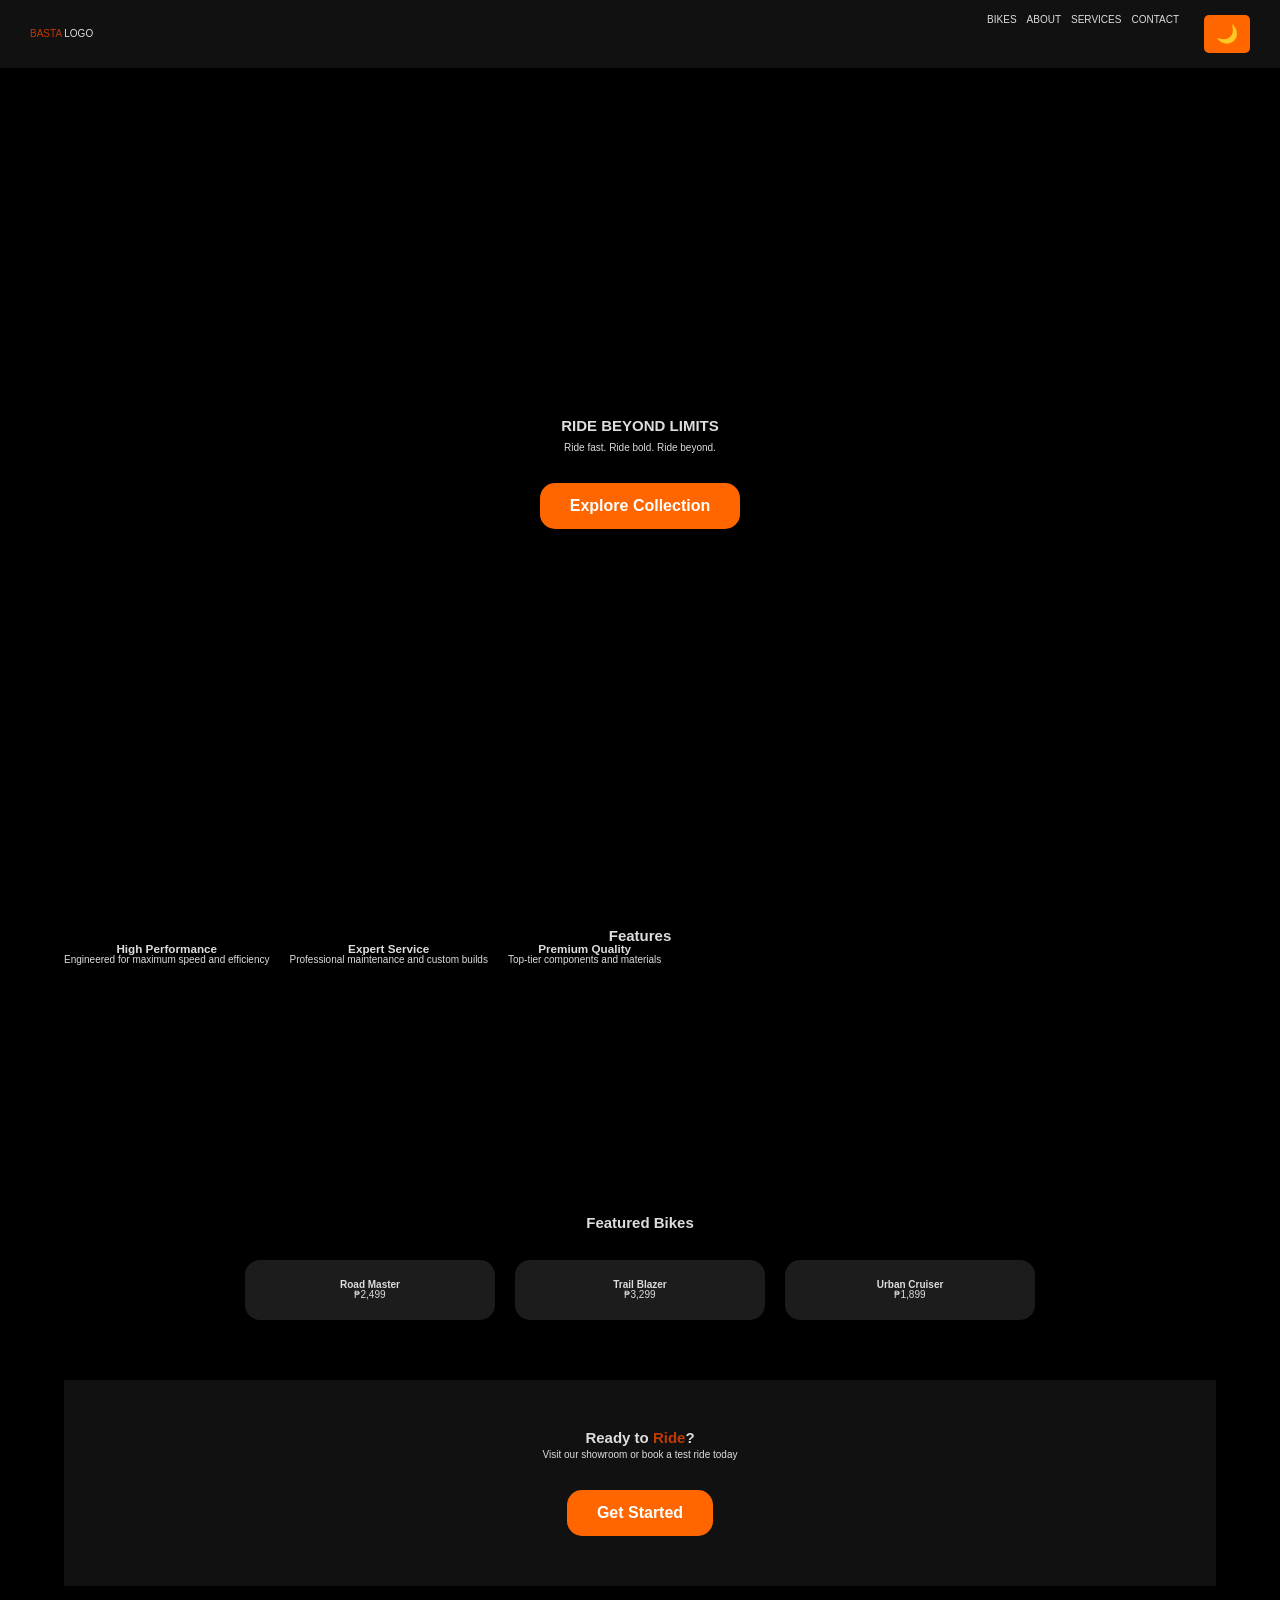
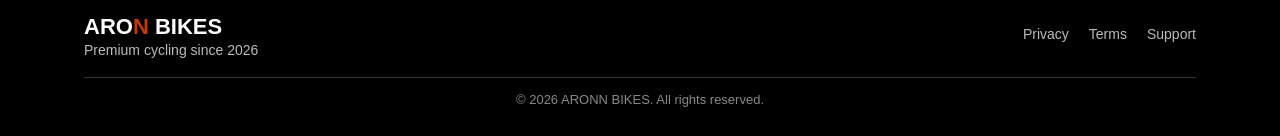
==== index.html @ d3b3f641 "Update index.html" ====
<!DOCTYPE html>
<html lang="en">
<head>
    <meta charset="UTF-8">
    <meta name="viewport" content="width=device-width, initial-scale=1.0">
    <title>ARON BIKES</title>
    <link rel="stylesheet" href="style.css">
    <link href="https://fonts.googleapis.com/css2?family=Oswald:wght@400;600;700&family=Inter:wght@300;400;600&display=swap" rel="stylesheet">
</head>
<!-- 
<script>
const toggleBtn = document.getElementById("themeToggle");

// Load saved theme
if (localStorage.getItem("theme") === "dark") {
    document.body.classList.add("dark-mode");
    toggleBtn.textContent = "☀️";
}

toggleBtn.addEventListener("click", () => {
    document.body.classList.toggle("dark-mode");

    if (document.body.classList.contains("dark-mode")) {
        toggleBtn.textContent = "☀️";
        localStorage.setItem("theme", "dark");
    } else {
        toggleBtn.textContent = "🌙";
        localStorage.setItem("theme", "light");
    }
});
</script> -->
<body>
    <!-- Navigation --> 
    <nav class="navbar">
        <a href="#" class="logo"><span class="highlight">BASTA</span> LOGO</a>
        <ul class="nav-links">
            <li><a href="#bikes">BIKES</a></li>
            <li><a href="#about">ABOUT</a></li>
            <li><a href="#services">SERVICES</a></li>
            <li><a href="#contact">CONTACT</a></li>
            <button onclick="theme()" class="theme-btn">🌙</button>
        </ul>
    </nav> 
    <div class="container">
        <!-- Hero Section -->
        <section class="hero">
            <div class="hero-content">
                <h1 class="hero-heading">RIDE BEYOND LIMITS</h1>
                <p class="hero-paragraph">Ride fast. Ride bold. Ride beyond.</p>
                <a href="#bikes" class="btn hero-btn">Explore Collection</a>
            </div>
        </section>

        <!-- Features -->
        <section class="features">
            <h1 class="feature-heading">Features</h1>
            <div class="features-container">
                <div class="feature-card">
                    <h3>High Performance</h3>
                    <p>Engineered for maximum speed and efficiency</p>
                </div>
                <div class="feature-card">
                    <h3>Expert Service</h3>
                    <p>Professional maintenance and custom builds</p>
                </div>
                <div class="feature-card">
                    <h3>Premium Quality</h3>
                    <p>Top-tier components and materials</p>
                </div>
            </div>
        </section>

        <!-- Showcase -->
        <section id="bikes" class="showcase">
            <div class="showcase-container">
                <h2 class="showcase-heading">Featured Bikes</h2>
                <div class="bike-grid">
                    <div class="bike-card">
                        <div class="bike-img road"></div>
                        <h4>Road Master</h4>
                        <p class="price">₱2,499</p>
                    </div>
                    <div class="bike-card">
                        <div class="bike-img mtb"></div>
                        <h4>Trail Blazer</h4>
                        <p class="price">₱3,299</p>
                    </div>
                    <div class="bike-card">
                        <div class="bike-img urban"></div>
                        <h4>Urban Cruiser</h4>
                        <p class="price">₱1,899</p>
                    </div>
                </div>
            </div>
        </section>

        <!-- Call To Action -->
        <section class="cta-section">
            <div class="cta-container">
                <h2 class="cta-heading">Ready to <span class="highlight">Ride</span>?</h2>
                <p class="cta-paragraph">Visit our showroom or book a test ride today</p>
                <a href="#contact" class="btn cta-btn">Get Started</a>
            </div>
        </section>
        
        <!-- Footer -->
       <footer>
    <div class="footer-container">
        <div class="footer-content">
            
            <div class="footer-brand">
                <h3>ARO<span class="highlight">N</span> BIKES</h3>
                <p>Premium cycling since 2026</p>
            </div>

            <div class="footer-links">
                <a href="#">Privacy</a>
                <a href="#">Terms</a>
                <a href="#">Support</a>
            </div>
        </div>
        
        <p class="copyright">
            &copy; 2026 ARONN BIKES. All rights reserved.
        </p>

    </div>
</footer>
</body>
</html>
---- style.css ----
* {
    box-sizing: border-box;
    margin: 0;
    padding: 0;
}

html {
    font-size: 62.5%;
}

body {
    font-weight: 400;
    font-family: sans-serif;
    background-color: #000;
    line-height: 1;
    color: #ddd; 
}

a {
    display: inline-block;
    text-decoration: none;
    color: #ddd;
}

li {
    list-style-type: none;
}

.container {
    max-width: 1200px;
    margin: 0 auto;
    width: 90%;
}

.navbar {
    background: #111;
    padding: 15px 30px;
    display: flex;
    justify-content: space-between;
    align-items: center;
}

.nav-links { 
    display: flex;
    gap: 10px;
}

.hero {
    height: 90vh;
    min-height: 300px;
    display: flex;
    align-items: center;
    justify-content: center;
}

.hero-heading {
    margin-bottom: 10px;
    text-align: center;
}

.hero-paragraph {
    margin-bottom: 30px;
    text-align: center;
}

.btn {
    font-weight: 700;
    font-size: 16px;
    padding: 15px 30px;
    background-color: #ff6600;
    color: #fff;
    border-radius: 15px;
}

.hero-btn:visited, .hero-btn:link {
    color: #fff;
    background-color: #ff6600;
}

.hero-btn:active, .hero-btn:hover {
    color: #fff;
    background-color: #cc5200;
    transform: scale(1.05);
}


.bike-grid{
    display: flex;
    justify-content: center;
    gap: 20px;
}

.bike-card {
    background: #1c1c1c;
    padding: 20px;
    border-radius: 15px;
    width: 250px;
    text-align: center;
}

.bike-card:hover {
    transform: scale(1.05);
}

.cta-section{
    padding: 50px 0px;
    text-align: center;
    background: #111
}

.cta-btn:visited, .cta-btn:link {
    color: #fff;
    background-color: #ff6600;
}

.cta-btn:active, .cta-btn:hover {
    color: #fff;
    background-color: #732e00;
    transform: scale(1.05);
}

.cta-heading {
    margin-bottom: 5px;
}

.cta-paragraph {
    margin-bottom: 30px;
}

.features {
   padding: 50px 0px;
   text-align: center;
}

.showcase-container {
    margin-bottom: 60px;
}

.showcase-heading {
    text-align: center;
    margin-bottom: 30px;
}

.features-card {
    display: inline-block;
    width: 250px;
    margin: 15px;
    padding: 20px;
    background: #181818;
    border-radius: 15px;
    transition: 0.3s;
}

.features-container {
    display: flex;
    gap: 20px;
    margin-bottom: 200px;
}
.box {
    background: #000000;
    color: #ffffff;
    margin: 5px 0;
    padding: 20px;
    text-align: center;
}
@media (min-width: 768px) {
    .container {
        flex-direction: row;
        flex-wrap: wrap;
    }
    .box {
        width: 48px;
        margin: 1;
    }
}
@media (min-width: 1024px) {

.box {
    width: 23%;
    }
}

footer {   
    color: #fff;
    padding: 30px 20px;
    font-family: Arial, sans-serif;
}

.footer-container {
    max-width: 1200px;
    margin: auto;
}

.footer-content {
    display: flex;
    justify-content: space-between;
    align-items: center;
    flex-wrap: wrap;
}

.footer-brand h3 {
    font-size: 22px;
    margin: 0;
    font-weight: bold;
}

.footer-brand p {
    font-size: 14px;
    margin-top: 5px;
    color: #bbb;
}

.highlight {
    color: #c13a00;
}

.footer-links {
    display: flex;
    gap: 20px;
}

.footer-links a {
    color: #bbb;
    text-decoration: none;
    font-size: 14px;
    transition: 0.3s;
}

.footer-links a:hover {
    color: #f97b49;
}

.copyright {
    text-align: center;
    margin-top: 20px;
    font-size: 13px;
    color: #888;
    border-top: 1px solid #333;
    padding-top: 15px;
}

@media (max-width: 768px) {
    .footer-content {
        flex-direction: column;
        text-align: center;
        gap: 15px;
    }

    .footer-links {
        justify-content: center;
    }
}
.footer-links a {
    position: relative;
    color: #bbb;
    text-decoration: none;
    font-size: 14px;
    padding-bottom: 5px;
    transition: color 0.3s;
}

.footer-links a::after {
    content: "";
    position: absolute;
    left: 0;
    bottom: 0;
    width: 0;
    height: 2px;
    background-color: orange;
    transition: width 0.3s ease;
}

.footer-links a:hover {
    color: orange;
}

.footer-links a:hover::after {
    width: 100%;
}

/* Theme Button */
.theme-btn {
    background: #ff6600;
    border: none;
    padding: 8px 12px;
    cursor: pointer;
    font-size: 18px;
    border-radius: 5px;
    margin-left: 15px;
    color: #fff;
}

/* LIGHT MODE 
.dark-mode {
    background-color: #ffffff;
    color: #111;
}

/* Navbar 
.light-mode .navbar {
    background: #f5f5f5;
}

/* Cards 
.light-mode .bike-card,
.light-mode .features-card,
.light-mode .cta-section {
    background: #eeeeee;
    color: #ddd;
}

/* Links 
.light-mode a {
    color: #111;
}

/* Footer 
.light-mode footer {
    background: #f5f5f5;
    color: #111;
}

.light-mode .footer-links a {
    color: #333;
}
/*
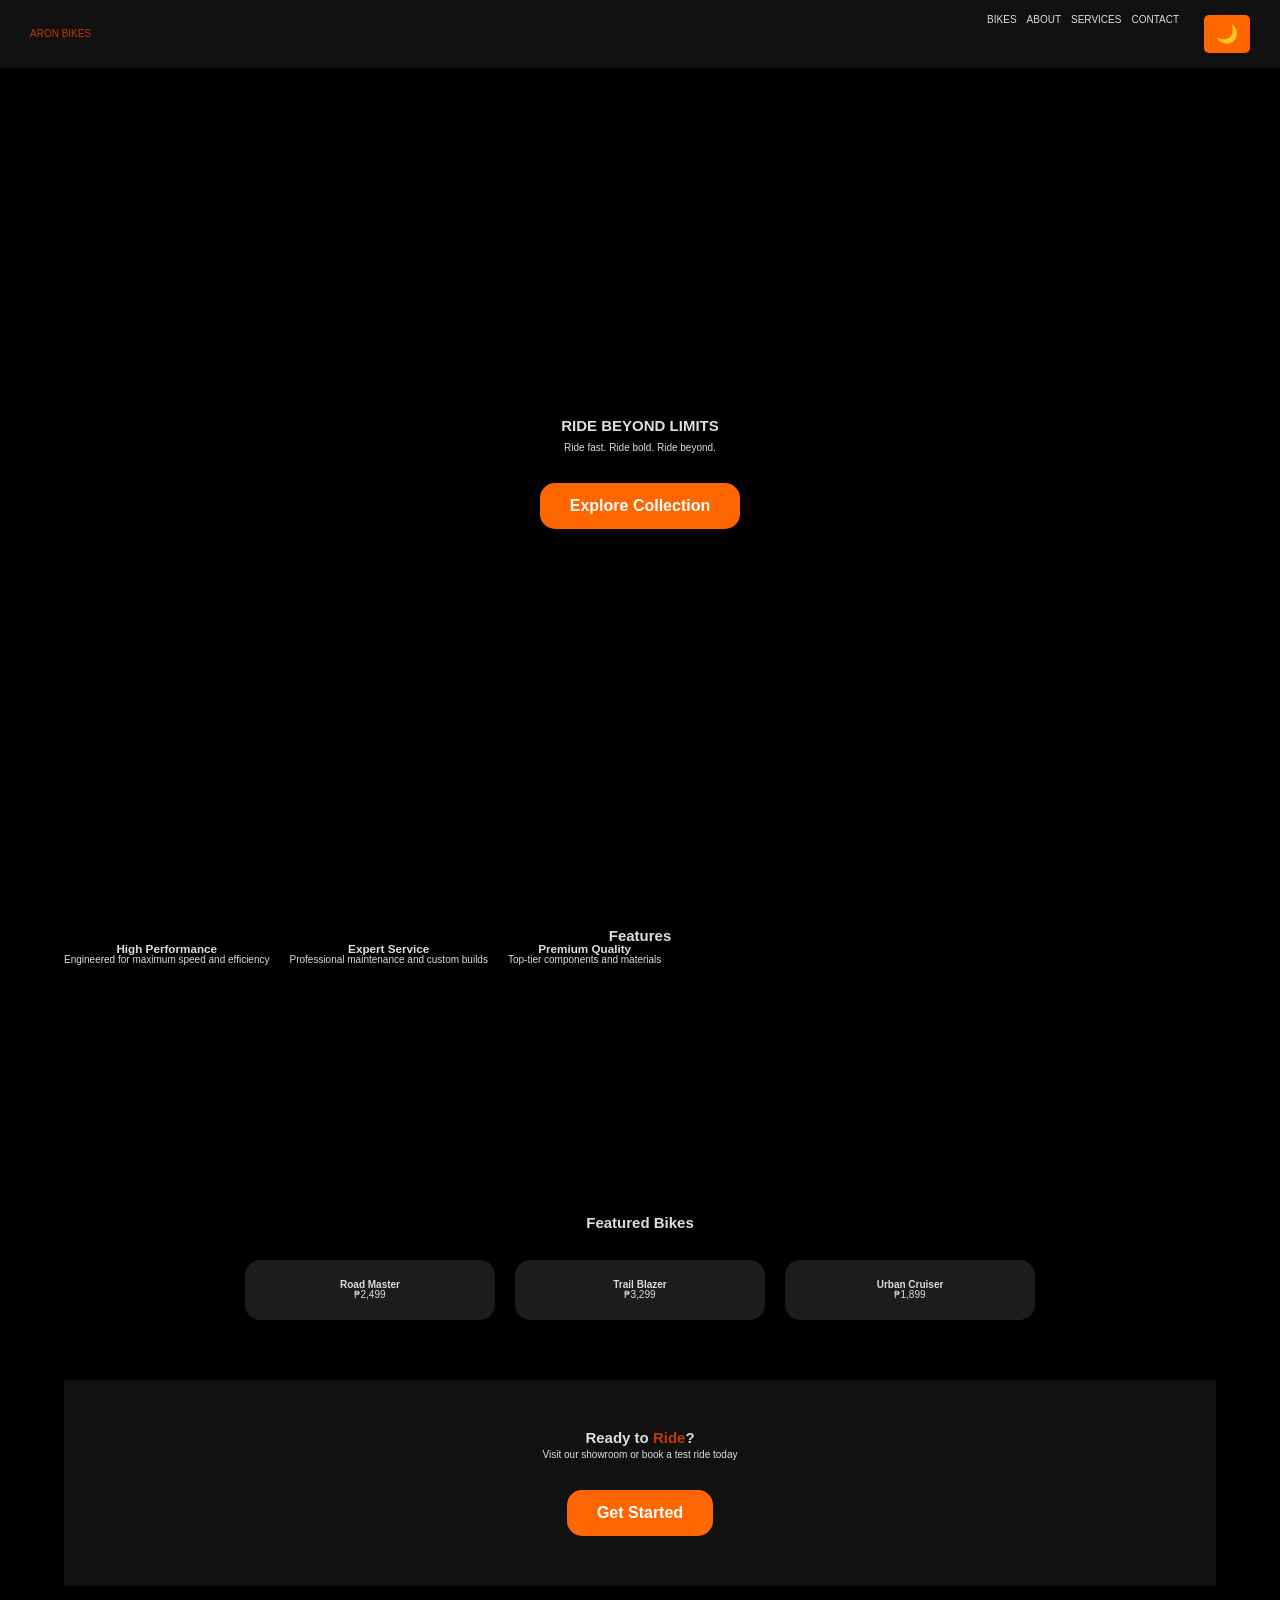
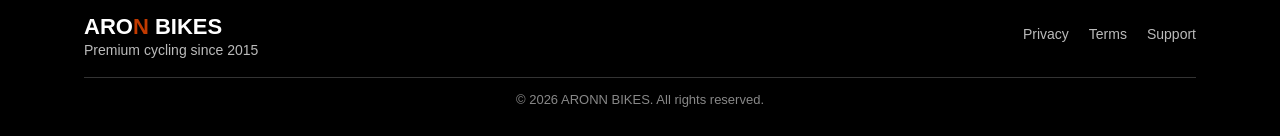
==== commit abca46e8: "Update index.html" ====
--- a/index.html
+++ b/index.html
@@ -1,130 +1,101 @@
-<!DOCTYPE html>
-<html lang="en">
-<head>
-    <meta charset="UTF-8">
-    <meta name="viewport" content="width=device-width, initial-scale=1.0">
-    <title>ARON BIKES</title>
-    <link rel="stylesheet" href="style.css">
-    <link href="https://fonts.googleapis.com/css2?family=Oswald:wght@400;600;700&family=Inter:wght@300;400;600&display=swap" rel="stylesheet">
-</head>
-<!-- 
-<script>
-const toggleBtn = document.getElementById("themeToggle");
-
-// Load saved theme
-if (localStorage.getItem("theme") === "dark") {
-    document.body.classList.add("dark-mode");
-    toggleBtn.textContent = "☀️";
-}
-
-toggleBtn.addEventListener("click", () => {
-    document.body.classList.toggle("dark-mode");
-
-    if (document.body.classList.contains("dark-mode")) {
-        toggleBtn.textContent = "☀️";
-        localStorage.setItem("theme", "dark");
-    } else {
-        toggleBtn.textContent = "🌙";
-        localStorage.setItem("theme", "light");
-    }
-});
-</script> -->
-<body>
-    <!-- Navigation --> 
-    <nav class="navbar">
-        <a href="#" class="logo"><span class="highlight">BASTA</span> LOGO</a>
-        <ul class="nav-links">
-            <li><a href="#bikes">BIKES</a></li>
-            <li><a href="#about">ABOUT</a></li>
-            <li><a href="#services">SERVICES</a></li>
-            <li><a href="#contact">CONTACT</a></li>
-            <button onclick="theme()" class="theme-btn">🌙</button>
-        </ul>
-    </nav> 
-    <div class="container">
-        <!-- Hero Section -->
-        <section class="hero">
-            <div class="hero-content">
-                <h1 class="hero-heading">RIDE BEYOND LIMITS</h1>
-                <p class="hero-paragraph">Ride fast. Ride bold. Ride beyond.</p>
-                <a href="#bikes" class="btn hero-btn">Explore Collection</a>
-            </div>
-        </section>
-
-        <!-- Features -->
-        <section class="features">
-            <h1 class="feature-heading">Features</h1>
-            <div class="features-container">
-                <div class="feature-card">
-                    <h3>High Performance</h3>
-                    <p>Engineered for maximum speed and efficiency</p>
-                </div>
-                <div class="feature-card">
-                    <h3>Expert Service</h3>
-                    <p>Professional maintenance and custom builds</p>
-                </div>
-                <div class="feature-card">
-                    <h3>Premium Quality</h3>
-                    <p>Top-tier components and materials</p>
-                </div>
-            </div>
-        </section>
-
-        <!-- Showcase -->
-        <section id="bikes" class="showcase">
-            <div class="showcase-container">
-                <h2 class="showcase-heading">Featured Bikes</h2>
-                <div class="bike-grid">
-                    <div class="bike-card">
-                        <div class="bike-img road"></div>
-                        <h4>Road Master</h4>
-                        <p class="price">₱2,499</p>
-                    </div>
-                    <div class="bike-card">
-                        <div class="bike-img mtb"></div>
-                        <h4>Trail Blazer</h4>
-                        <p class="price">₱3,299</p>
-                    </div>
-                    <div class="bike-card">
-                        <div class="bike-img urban"></div>
-                        <h4>Urban Cruiser</h4>
-                        <p class="price">₱1,899</p>
-                    </div>
-                </div>
-            </div>
-        </section>
-
-        <!-- Call To Action -->
-        <section class="cta-section">
-            <div class="cta-container">
-                <h2 class="cta-heading">Ready to <span class="highlight">Ride</span>?</h2>
-                <p class="cta-paragraph">Visit our showroom or book a test ride today</p>
-                <a href="#contact" class="btn cta-btn">Get Started</a>
-            </div>
-        </section>
-        
-        <!-- Footer -->
-       <footer>
-    <div class="footer-container">
-        <div class="footer-content">
-            
-            <div class="footer-brand">
-                <h3>ARO<span class="highlight">N</span> BIKES</h3>
-                <p>Premium cycling since 2026</p>
-            </div>
-
-            <div class="footer-links">
-                <a href="#">Privacy</a>
-                <a href="#">Terms</a>
-                <a href="#">Support</a>
-            </div>
-        </div>
-        
-        <p class="copyright">
-            &copy; 2026 ARONN BIKES. All rights reserved.
-        </p>
-
-    </div>
-</footer>
-</body>
-</html>
+<!DOCTYPE html>
+<html lang="en">
+<head>
+    <meta charset="UTF-8">
+    <meta name="viewport" content="width=device-width, initial-scale=1.0">
+    <title>ARON BIKES - Premium Cycling Experience</title>
+    <link rel="stylesheet" href="style.css">
+    <link href="https://fonts.googleapis.com/css2?family=Oswald:wght@400;600;700&family=Inter:wght@300;400;600&display=swap" rel="stylesheet">
+</head>
+<body>
+    <!-- Navigation -->
+    <nav class="navbar">
+        <a href="nigs.html" class="logo"><span class="highlight">ARON BIKES</span></a>
+        <ul class="nav-links">
+            <li><a href="bikes.html">BIKES</a></li>
+            <li><a href="about.html">ABOUT</a></li>
+            <li><a href="services.html">SERVICES</a></li>
+            <li><a href="contact.html">CONTACT</a></li>
+            <li><button class="theme-btn glow-btn" type="button">🌙</button></li>
+        </ul>
+    </nav>
+    <div class="container">
+        <!-- Hero Section -->
+        <section class="hero">
+            <div class="hero-content">
+                <h1 class="hero-heading">RIDE BEYOND LIMITS</h1>
+                <p class="hero-paragraph">Ride fast. Ride bold. Ride beyond.</p>
+                <a href="#bikes" class="btn hero-btn glow-btn">Explore Collection</a>
+            </div>
+        </section>
+        <!-- Features -->
+        <section class="features">
+            <h1 class="feature-heading">Features</h1>
+            <div class="features-container">
+                <div class="feature-card">
+                    <h3>High Performance</h3>
+                    <p>Engineered for maximum speed and efficiency</p>
+                </div>
+                <div class="feature-card">
+                    <h3>Expert Service</h3>
+                    <p>Professional maintenance and custom builds</p>
+                </div>
+                <div class="feature-card">
+                    <h3>Premium Quality</h3>
+                    <p>Top-tier components and materials</p>
+                </div>
+            </div>
+        </section>
+        <!-- Bike Showcase -->
+        <section id="bikes" class="showcase">
+            <div class="showcase-container">
+                <h2 class="showcase-heading">Featured Bikes</h2>
+                <div class="bike-grid">
+                    <div class="bike-card">
+                        <div class="bike-img road"></div>
+                        <h4>Road Master</h4>
+                        <p class="price">₱2,499</p>
+                    </div>
+                    <div class="bike-card">
+                        <div class="bike-img mtb"></div>
+                        <h4>Trail Blazer</h4>
+                        <p class="price">₱3,299</p>
+                    </div>
+                    <div class="bike-card">
+                        <div class="bike-img urban"></div>
+                        <h4>Urban Cruiser</h4>
+                        <p class="price">₱1,899</p>
+                    </div>
+                </div>
+            </div>
+        </section>
+        <!-- CTA Section -->
+        <section class="cta-section">
+            <div class="cta-container">
+                <h2 class="cta-heading">Ready to <span class="highlight">Ride</span>?</h2>
+                <p class="cta-paragraph">Visit our showroom or book a test ride today</p>
+                <a href="#contact" class="btn cta-btn glow-btn">Get Started</a>
+            </div>
+        </section>
+        <!-- Footer -->
+       <footer>
+    <div class="footer-container">
+        <div class="footer-content">
+            <div class="footer-brand">
+                <h3>ARO<span class="highlight">N</span> BIKES</h3>
+                <p class="highlight">Premium cycling since 2015</p>
+            </div>
+            <div class="footer-links">
+                <a href="#">Privacy</a>
+                <a href="#">Terms</a>
+                <a href="#">Support</a>
+            </div>
+        </div>
+        <p class="copyright ">
+            &copy; 2026 ARONN BIKES. All rights reserved.
+        </p>
+    </div>
+</footer>
+<script src="script.js"></script>
+</body>
+</html>
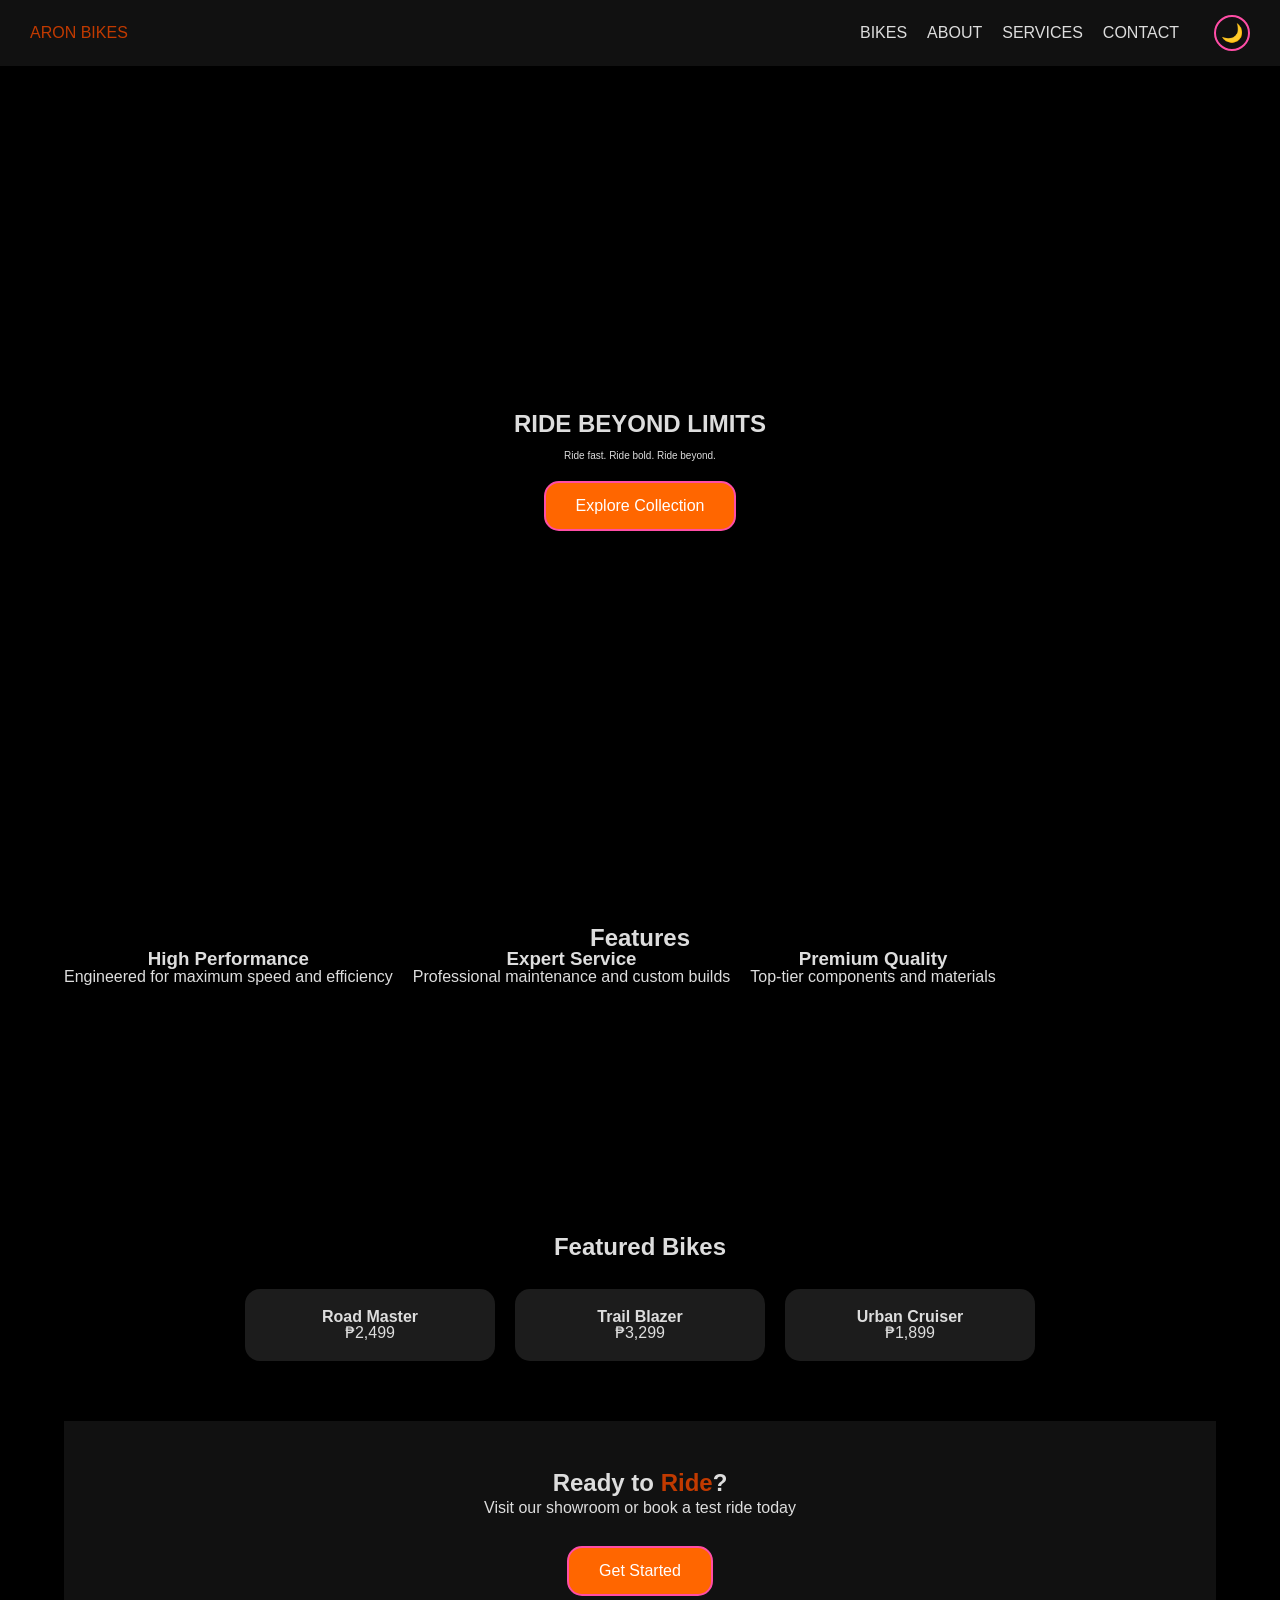
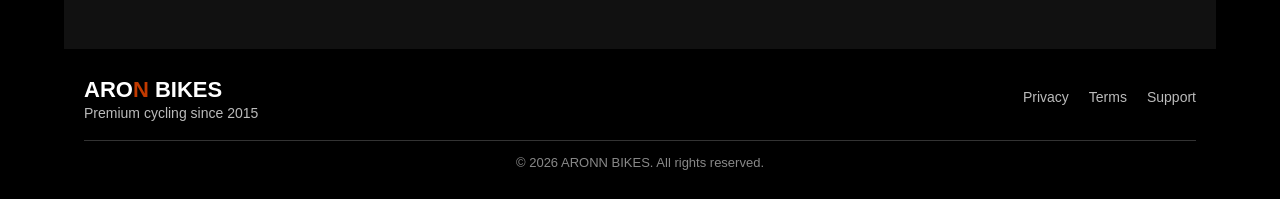
==== commit d4cdc219: "Update logo link to point to index.html" ====
--- a/index.html
+++ b/index.html
@@ -10,7 +10,7 @@
 <body>
     <!-- Navigation -->
     <nav class="navbar">
-        <a href="nigs.html" class="logo"><span class="highlight">ARON BIKES</span></a>
+        <a href="index.html" class="logo"><span class="highlight">ARON BIKES</span></a>
         <ul class="nav-links">
             <li><a href="bikes.html">BIKES</a></li>
             <li><a href="about.html">ABOUT</a></li>
--- a/style.css
+++ b/style.css
@@ -3,93 +3,84 @@
     margin: 0;
     padding: 0;
 }
-
 html {
     font-size: 62.5%;
 }
-
 body {
     font-weight: 400;
     font-family: sans-serif;
+    font-size: 16px;
     background-color: #000;
     line-height: 1;
-    color: #ddd; 
-}
-
+    color: #ddd;
+}
 a {
     display: inline-block;
     text-decoration: none;
     color: #ddd;
 }
-
 li {
     list-style-type: none;
 }
-
 .container {
     max-width: 1200px;
     margin: 0 auto;
     width: 90%;
 }
-
 .navbar {
     background: #111;
     padding: 15px 30px;
     display: flex;
     justify-content: space-between;
     align-items: center;
-}
-
-.nav-links { 
-    display: flex;
-    gap: 10px;
-}
-
-.hero {
+    position: sticky;
+    top: 0;
+    z-index: 1;
+}
+.nav-links {
+    display: flex;
+    align-items: center;
+    gap: 20px;
+}
+.hero-content {
     height: 90vh;
     min-height: 300px;
     display: flex;
+    flex-direction: column;
     align-items: center;
     justify-content: center;
 }
-
 .hero-heading {
-    margin-bottom: 10px;
-    text-align: center;
-}
-
+    margin-bottom: 15px;
+    text-align: center;
+}
 .hero-paragraph {
-    margin-bottom: 30px;
-    text-align: center;
-}
-
+    margin-bottom: 20px;
+    font-size: 10px;
+    text-align: center;
+}
 .btn {
-    font-weight: 700;
+    font-weight: 500;
     font-size: 16px;
     padding: 15px 30px;
+    background-color: #d15401cc;
+    color: #fff;
+    border-radius: 15px;
+}
+.hero-btn:visited, .hero-btn:link {
+    color: #fff;
     background-color: #ff6600;
-    color: #fff;
-    border-radius: 15px;
-}
-
-.hero-btn:visited, .hero-btn:link {
-    color: #fff;
-    background-color: #ff6600;
-}
-
+}
 .hero-btn:active, .hero-btn:hover {
     color: #fff;
     background-color: #cc5200;
     transform: scale(1.05);
 }
-
-
 .bike-grid{
     display: flex;
     justify-content: center;
     gap: 20px;
 }
-
 .bike-card {
     background: #1c1c1c;
     padding: 20px;
@@ -97,50 +88,40 @@
     width: 250px;
     text-align: center;
 }
-
 .bike-card:hover {
     transform: scale(1.05);
 }
-
 .cta-section{
     padding: 50px 0px;
     text-align: center;
     background: #111
 }
-
 .cta-btn:visited, .cta-btn:link {
     color: #fff;
     background-color: #ff6600;
 }
-
 .cta-btn:active, .cta-btn:hover {
     color: #fff;
     background-color: #732e00;
     transform: scale(1.05);
 }
-
 .cta-heading {
     margin-bottom: 5px;
 }
-
 .cta-paragraph {
     margin-bottom: 30px;
 }
-
 .features {
    padding: 50px 0px;
    text-align: center;
 }
-
 .showcase-container {
     margin-bottom: 60px;
 }
-
 .showcase-heading {
     text-align: center;
     margin-bottom: 30px;
 }
-
 .features-card {
     display: inline-block;
     width: 250px;
@@ -150,11 +131,108 @@
     border-radius: 15px;
     transition: 0.3s;
 }
-
 .features-container {
     display: flex;
     gap: 20px;
     margin-bottom: 200px;
+}
+footer {
+    color: #fff;
+    padding: 30px 20px;
+    font-family: Arial, sans-serif;
+}
+.footer-container {
+    max-width: 1200px;
+    margin: auto;
+}
+.footer-content {
+    display: flex;
+    justify-content: space-between;
+    align-items: center;
+    flex-wrap: nowrap;
+}
+.footer-brand h3 {
+    font-size: 22px;
+    margin: 0;
+    font-weight: bold;
+}
+.footer-brand p {
+    font-size: 14px;
+    margin-top: 5px;
+    color: #bbb;
+}
+.highlight {
+    color: #c13a00;
+}
+.footer-links {
+    display: flex;
+    gap: 20px;
+}
+.footer-links a {
+    color: #bbb;
+    font-size: 14px;
+    transition: 0.3s;
+}
+.footer-links a:hover {
+    color: #f97b49;
+}
+.copyright {
+    text-align: center;
+    margin-top: 20px;
+    font-size: 13px;
+    color: #888;
+    border-top: 1px solid #333;
+    padding-top: 15px;
+}
+/* NAVIGATION LINK STYLES (BIKES TO CONTACT) */
+.bikes-container {
+    height: 1200px;
+    display: flex;
+    flex-direction: column;
+    align-items: center;
+    justify-items: center;
+    gap: 100px;
+}
+.bikeimage {
+    width: 400px;
+    height: 200px;
+    transition: 0.3s ease;
+}
+img:hover{
+    transform: scale(1.50);
+}
+.about-container {
+    height: auto;
+}
+.about-heading {
+    font-size: 32px;
+    font-weight: 700;
+    letter-spacing: 2px;
+    line-height: 1.2;
+    margin: 10px 0px;
+}
+.about-description {
+    letter-spacing: 2px;
+    line-height: 1.2;
+}
+.contact-container {
+    padding-top: 70px;
+    height: 90vh;
+}
+.contact-heading {
+    font-weight: 700;
+    font-size: 30px;
+    margin-bottom: 70px;
+}
+.contacts {
+    margin-bottom: 15px;
+    font-size: 24px;
+    line-height: 1.2;
+}
+.contacts i {
+    font-size: 16px;
+    color: orange;
+    margin-right: 10px;
 }
 .box {
     background: #000000;
@@ -163,10 +241,12 @@
     padding: 20px;
     text-align: center;
 }
-@media (min-width: 768px) {
-    .container {
-        flex-direction: row;
-        flex-wrap: wrap;
+@media (max-width: 768px) {
+    .footer-content {
+        flex-direction: column;
+        justify-content: center;
+        text-align: center;
+        gap: 15px;
     }
     .box {
         width: 48px;
@@ -174,80 +254,8 @@
     }
 }
 @media (min-width: 1024px) {
-
 .box {
     width: 23%;
-    }
-}
-
-footer {   
-    color: #fff;
-    padding: 30px 20px;
-    font-family: Arial, sans-serif;
-}
-
-.footer-container {
-    max-width: 1200px;
-    margin: auto;
-}
-
-.footer-content {
-    display: flex;
-    justify-content: space-between;
-    align-items: center;
-    flex-wrap: wrap;
-}
-
-.footer-brand h3 {
-    font-size: 22px;
-    margin: 0;
-    font-weight: bold;
-}
-
-.footer-brand p {
-    font-size: 14px;
-    margin-top: 5px;
-    color: #bbb;
-}
-
-.highlight {
-    color: #c13a00;
-}
-
-.footer-links {
-    display: flex;
-    gap: 20px;
-}
-
-.footer-links a {
-    color: #bbb;
-    text-decoration: none;
-    font-size: 14px;
-    transition: 0.3s;
-}
-
-.footer-links a:hover {
-    color: #f97b49;
-}
-
-.copyright {
-    text-align: center;
-    margin-top: 20px;
-    font-size: 13px;
-    color: #888;
-    border-top: 1px solid #333;
-    padding-top: 15px;
-}
-
-@media (max-width: 768px) {
-    .footer-content {
-        flex-direction: column;
-        text-align: center;
-        gap: 15px;
-    }
-
-    .footer-links {
-        justify-content: center;
     }
 }
 .footer-links a {
@@ -258,7 +266,6 @@
     padding-bottom: 5px;
     transition: color 0.3s;
 }
-
 .footer-links a::after {
     content: "";
     position: absolute;
@@ -269,15 +276,12 @@
     background-color: orange;
     transition: width 0.3s ease;
 }
-
 .footer-links a:hover {
     color: orange;
 }
-
 .footer-links a:hover::after {
     width: 100%;
 }
-
 /* Theme Button */
 .theme-btn {
     background: #ff6600;
@@ -289,38 +293,71 @@
     margin-left: 15px;
     color: #fff;
 }
-
-/* LIGHT MODE 
-.dark-mode {
-    background-color: #ffffff;
-    color: #111;
-}
-
-/* Navbar 
-.light-mode .navbar {
+.theme-btn {
+    position: absolute;
+    padding: 5px;
+    border-radius: 50%;
+    border: none;
+    cursor: pointer;
+    font-size: 18px;
+}
+body.dark-mode {
+    background: #ffffff;
+    color: #000000;
+}
+/* NAVBAR */
+body.dark-mode .navbar {
     background: #f5f5f5;
 }
-
-/* Cards 
-.light-mode .bike-card,
-.light-mode .features-card,
-.light-mode .cta-section {
-    background: #eeeeee;
-    color: #ddd;
-}
-
-/* Links 
-.light-mode a {
-    color: #111;
-}
-
-/* Footer 
-.light-mode footer {
+/* CARDS */
+body.dark-mode .bike-card {
+    background: #eaeaea;
+    color: #000;
+}
+/* CTA SECTION */
+body.dark-mode .cta-section {
     background: #f5f5f5;
-    color: #111;
-}
-
-.light-mode .footer-links a {
-    color: #333;
-}
-/*
+}
+/* LINKS */
+body.dark-mode a {
+    color: #000;
+}
+/* FOOTER */
+body.dark-mode footer {
+    background: #f5f5f5;
+    color: #000;
+}
+.glow-btn {
+    position: relative;
+    border: 2px solid #ff4da6;
+    background: transparent;
+    color: white;
+    cursor: pointer;
+    border-radius: 5;
+    transition: all 0.3% ease;
+    overflow: hidden;
+}
+.glow-btn:hover {
+    background: #ff4da6;
+    box-shadow:
+    0 0 10px #ff4da6, 0 0 10px #ff4da6, 0 0 10px #ff4da6;
+    transform: scale(1.05);
+}
+.glow-btn::before {
+    content: "";
+    position: absolute;
+    top: 0;
+    left: -100%;
+    width: 100%;
+    height: 100%;
+    background: linear-gradient(
+        120deg,
+        transparent,
+        rgba(255,255,255,0.6),
+        transparent
+    );
+    transition: 0.5s;
+}
+.glow-btn:hover::before {
+    left: 100%;
+}
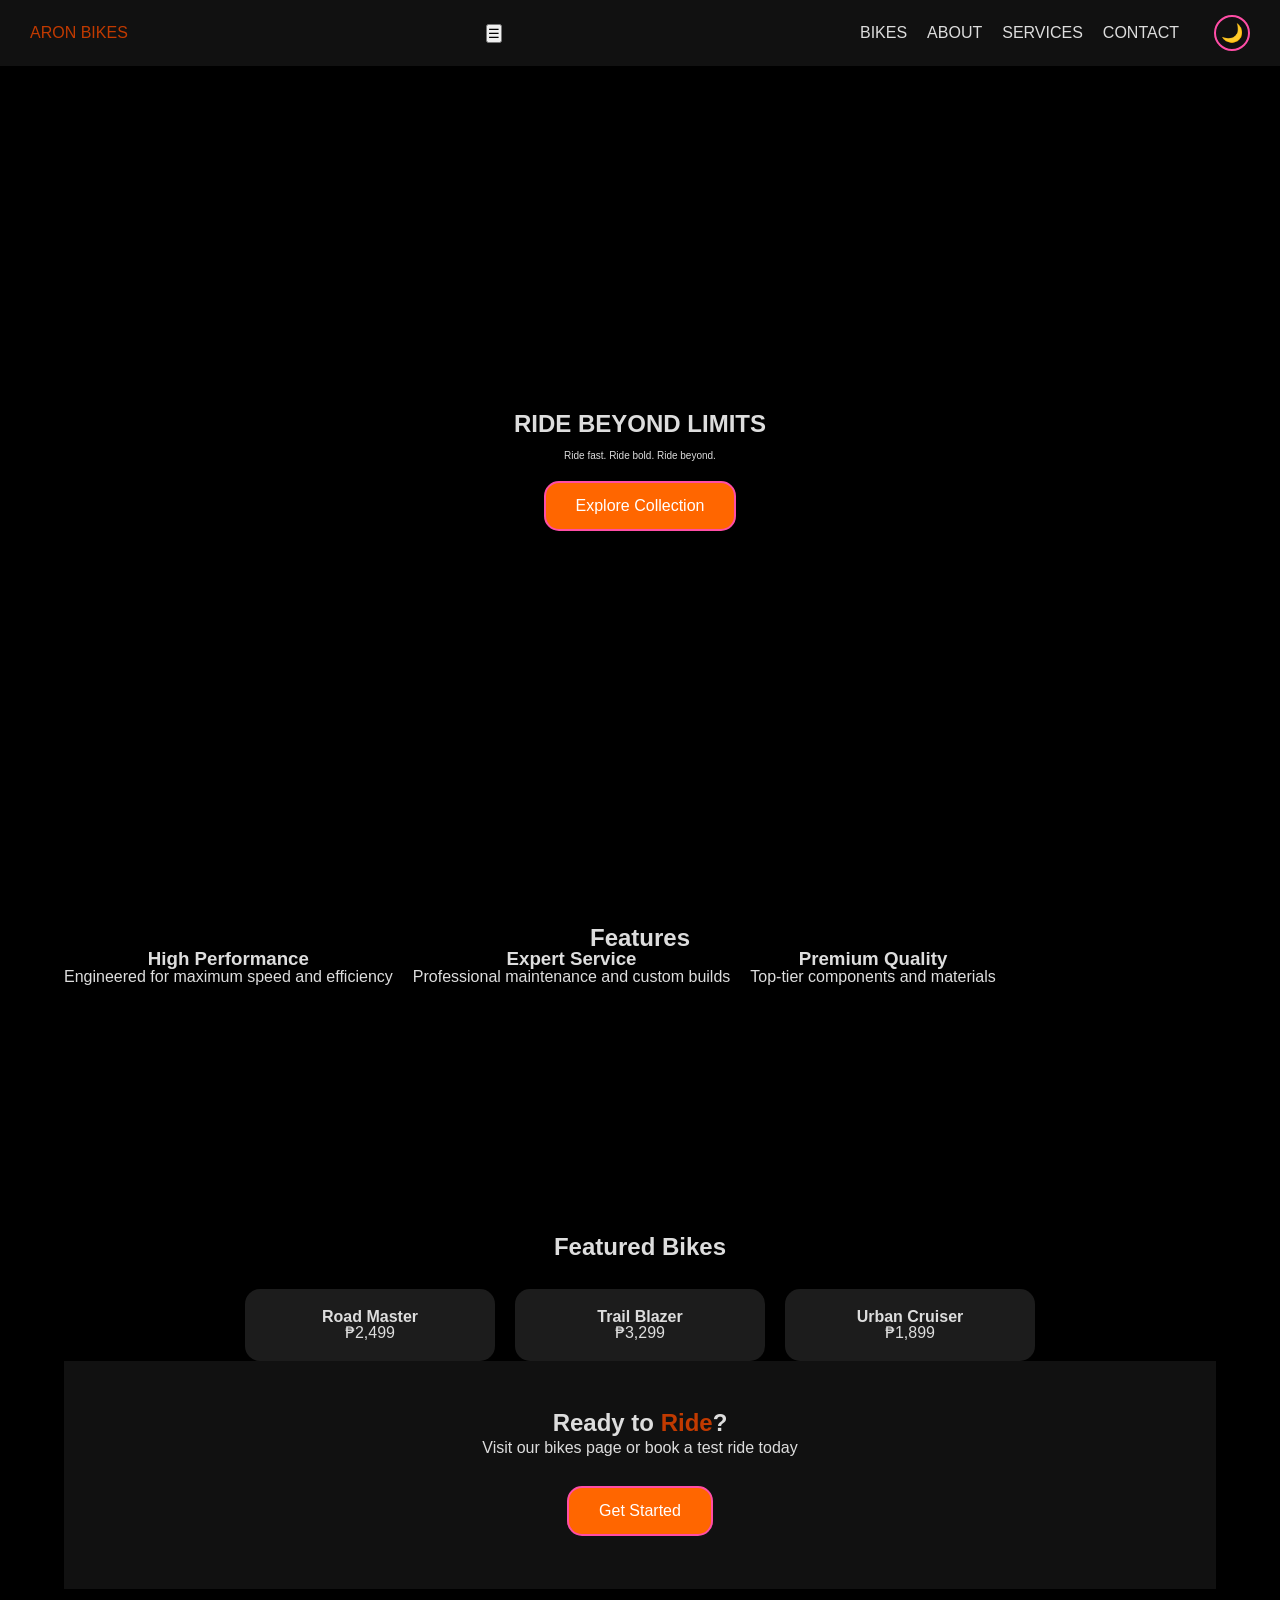
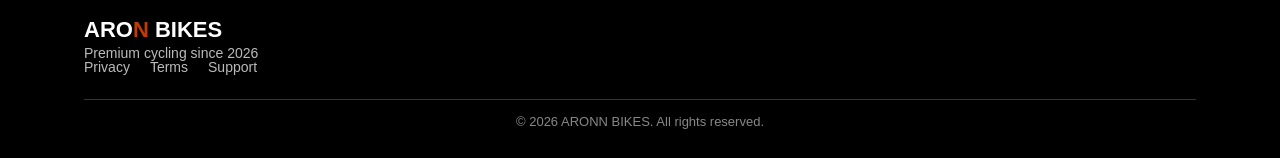
==== commit adfdce37: "Update index.html" ====
--- a/index.html
+++ b/index.html
@@ -3,32 +3,36 @@
 <head>
     <meta charset="UTF-8">
     <meta name="viewport" content="width=device-width, initial-scale=1.0">
-    <title>ARON BIKES - Premium Cycling Experience</title>
+    <title>ARON BIKES</title>
     <link rel="stylesheet" href="style.css">
     <link href="https://fonts.googleapis.com/css2?family=Oswald:wght@400;600;700&family=Inter:wght@300;400;600&display=swap" rel="stylesheet">
+    <script src="script.js" defer></script>
 </head>
 <body>
-    <!-- Navigation -->
+    <!-- Navigation Bar -->
     <nav class="navbar">
         <a href="index.html" class="logo"><span class="highlight">ARON BIKES</span></a>
+        <button class="menu-toggle">☰</button>
         <ul class="nav-links">
-            <li><a href="bikes.html">BIKES</a></li>
-            <li><a href="about.html">ABOUT</a></li>
-            <li><a href="services.html">SERVICES</a></li>
-            <li><a href="contact.html">CONTACT</a></li>
+            <li><a class="navborder" href="bikes.html">BIKES</a></li>
+            <li><a class="navborder" href="about.html">ABOUT</a></li>
+            <li><a class="navborder" href="services.html">SERVICES</a></li>
+            <li><a class="navborder" href="contact.html">CONTACT</a></li>
             <li><button class="theme-btn glow-btn" type="button">🌙</button></li>
         </ul>
-    </nav>
-    <div class="container">
-        <!-- Hero Section -->
-        <section class="hero">
+    </nav> 
+    <section class="hero">
+        <div class="hero-container hero-img">
             <div class="hero-content">
                 <h1 class="hero-heading">RIDE BEYOND LIMITS</h1>
                 <p class="hero-paragraph">Ride fast. Ride bold. Ride beyond.</p>
                 <a href="#bikes" class="btn hero-btn glow-btn">Explore Collection</a>
             </div>
-        </section>
-        <!-- Features -->
+        </div>
+    </section>
+    <div class="container">
+        <!-- Hero Section -->
+        <!-- Features Section -->
         <section class="features">
             <h1 class="feature-heading">Features</h1>
             <div class="features-container">
@@ -46,56 +50,55 @@
                 </div>
             </div>
         </section>
+
         <!-- Bike Showcase -->
-        <section id="bikes" class="showcase">
-            <div class="showcase-container">
+        <section id="bikes">
+            <div class="bike-features">
                 <h2 class="showcase-heading">Featured Bikes</h2>
                 <div class="bike-grid">
                     <div class="bike-card">
-                        <div class="bike-img road"></div>
+                        <div class="bike-img "></div>
                         <h4>Road Master</h4>
                         <p class="price">₱2,499</p>
                     </div>
                     <div class="bike-card">
-                        <div class="bike-img mtb"></div>
+                        <div class="bike-img"></div>
                         <h4>Trail Blazer</h4>
                         <p class="price">₱3,299</p>
                     </div>
                     <div class="bike-card">
-                        <div class="bike-img urban"></div>
+                        <div class="bike-img "></div>
                         <h4>Urban Cruiser</h4>
                         <p class="price">₱1,899</p>
                     </div>
                 </div>
             </div>
         </section>
+
         <!-- CTA Section -->
         <section class="cta-section">
             <div class="cta-container">
                 <h2 class="cta-heading">Ready to <span class="highlight">Ride</span>?</h2>
-                <p class="cta-paragraph">Visit our showroom or book a test ride today</p>
-                <a href="#contact" class="btn cta-btn glow-btn">Get Started</a>
+                <p class="cta-paragraph">Visit our bikes page or book a test ride today</p>
+                <a href="bikes.html" class="btn cta-btn glow-btn">Get Started</a>
             </div>
         </section>
+
         <!-- Footer -->
-       <footer>
-    <div class="footer-container">
-        <div class="footer-content">
-            <div class="footer-brand">
-                <h3>ARO<span class="highlight">N</span> BIKES</h3>
-                <p class="highlight">Premium cycling since 2015</p>
+        <footer>
+            <div class="footer-container">
+                <div class="footer-brand">
+                    <h3 class="footer-heading">ARO<span class="highlight">N</span> BIKES</h3>
+                    <p class="footer-establish">Premium cycling since 2026</p>
+                    </div>
+                <div class="footer-links">
+                    <a href="#">Privacy</a>
+                    <a href="#">Terms</a>
+                    <a href="#">Support</a>
+                </div>
             </div>
-            <div class="footer-links">
-                <a href="#">Privacy</a>
-                <a href="#">Terms</a>
-                <a href="#">Support</a>
-            </div>
-        </div>
-        <p class="copyright ">
-            &copy; 2026 ARONN BIKES. All rights reserved.
-        </p>
+            <p class="copyright ">&copy; 2026 ARONN BIKES. All rights reserved.</p>
+        </footer>
     </div>
-</footer>
-<script src="script.js"></script>
 </body>
 </html>
--- a/style.css
+++ b/style.css
@@ -253,9 +253,10 @@
         margin: 1;
     }
 }
-@media (min-width: 1024px) {
-.box {
-    width: 23%;
+
+@media (max-width: 553px) {
+    html {
+        font-size: 50%;
     }
 }
 .footer-links a {
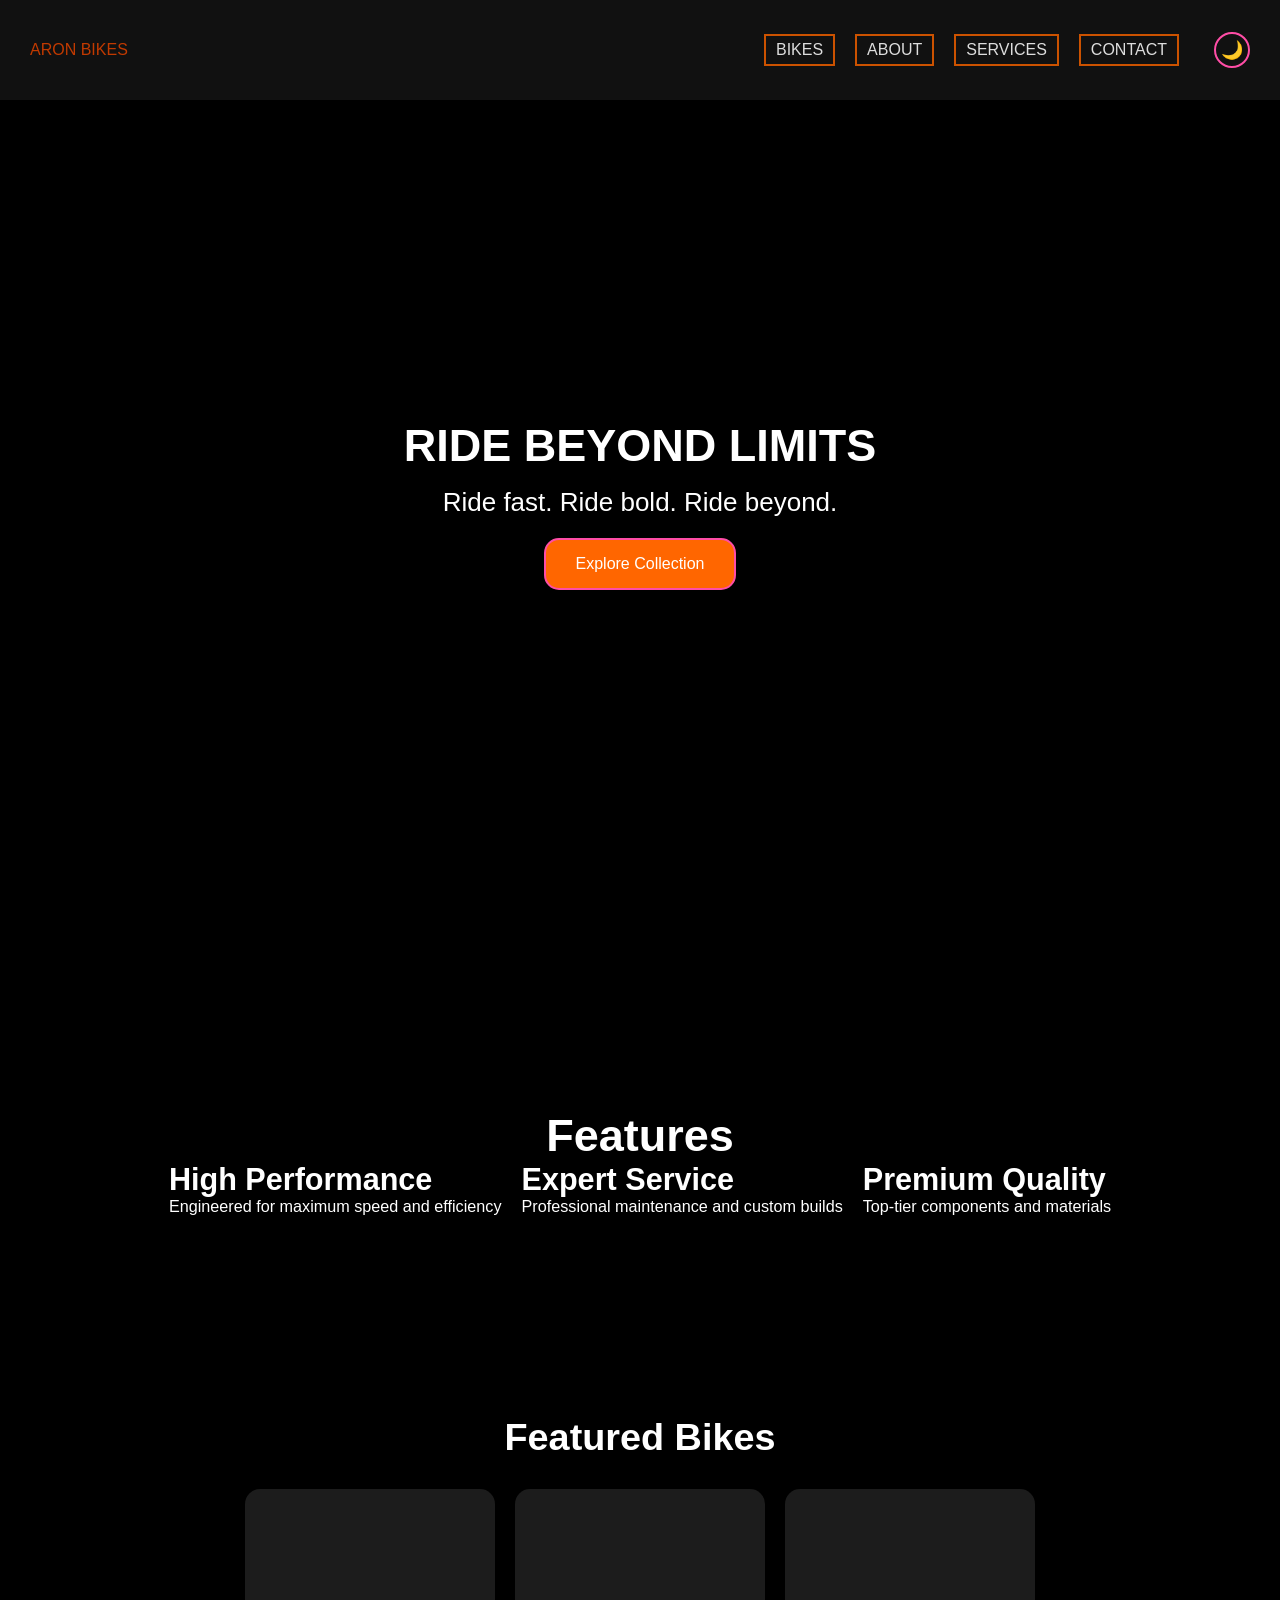
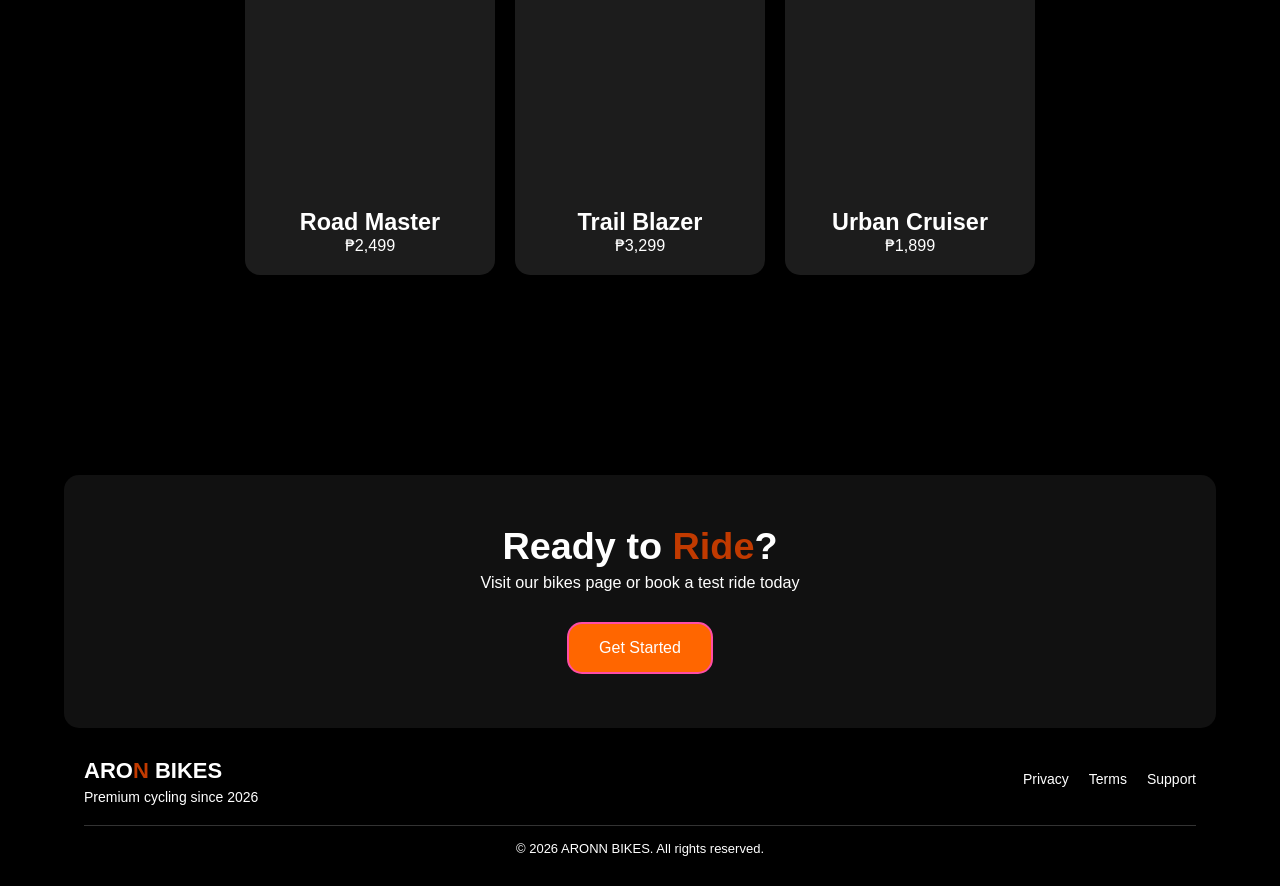
==== commit 4a0fb9df: "Update index.html" ====
--- a/index.html
+++ b/index.html
@@ -12,6 +12,7 @@
     <!-- Navigation Bar -->
     <nav class="navbar">
         <a href="index.html" class="logo"><span class="highlight">ARON BIKES</span></a>
+        <button class="menu-toggle">☰</button>
         <button class="menu-toggle">☰</button>
         <ul class="nav-links">
             <li><a class="navborder" href="bikes.html">BIKES</a></li>
--- a/style.css
+++ b/style.css
@@ -1,34 +1,64 @@
+/*---------- GLOBAL STYLES ----------*/
+
 * {
     box-sizing: border-box;
-    margin: 0;
+    margin: 0;  
     padding: 0;
 }
+
 html {
     font-size: 62.5%;
 }
+
 body {
     font-weight: 400;
     font-family: sans-serif;
     font-size: 16px;
     background-color: #000;
-    line-height: 1;
-    color: #ddd;
-}
+    color: #fff; 
+}
+
 a {
     display: inline-block;
     text-decoration: none;
     color: #ddd;
 }
+
 li {
     list-style-type: none;
 }
+
+h1 {
+    font-size: 5rem;
+}
+
+h2 {
+    font-size: 4.2rem;
+}
+
+h3 {
+    font-size: 3.4rem;
+}
+
+h4 {
+    font-size: 2.6rem;
+}
+
+p {
+    font-size: 1.8rem;
+}
+
 .container {
     max-width: 1200px;
     margin: 0 auto;
     width: 90%;
 }
+
+/*---------- NAVIGATION BAR ----------*/
+
 .navbar {
-    background: #111;
+    height: 100px;
+    background-color: #111;
     padding: 15px 30px;
     display: flex;
     justify-content: space-between;
@@ -37,28 +67,64 @@
     top: 0;
     z-index: 1;
 }
-.nav-links {
+
+.menu-toggle {
+    display: none;
+    font-size: 28px;
+    background: none;
+    border: none;
+    color: #fff;
+    cursor: pointer;
+}
+
+.nav-links { 
     display: flex;
     align-items: center;
     gap: 20px;
 }
+
+.navborder {
+    border: 2px solid #cc5200;
+    padding: 5px 10px;
+}
+
+/* ---------- HERO SECTION ----------*/
+
+.hero-container {
+    height: 90vh;
+    width: 100vw;
+    min-height: 300px;
+    max-width: 100%;
+    margin-bottom: 200px;
+}
+
 .hero-content {
     height: 90vh;
-    min-height: 300px;
     display: flex;
     flex-direction: column;
     align-items: center;
     justify-content: center;
 }
+
+.hero-img {
+    background-image: url("images/bike1.png");
+    background-size: cover;
+    background-position: center center;
+    background-repeat: no-repeat;
+    background-attachment: fixed;
+}
+
 .hero-heading {
     margin-bottom: 15px;
     text-align: center;
 }
+
 .hero-paragraph {
     margin-bottom: 20px;
-    font-size: 10px;
-    text-align: center;
-}
+    font-size: 26px;
+    text-align: center;
+}
+
 .btn {
     font-weight: 500;
     font-size: 16px;
@@ -67,61 +133,67 @@
     color: #fff;
     border-radius: 15px;
 }
+
+.highlight {
+    color: #c13a00;
+}
+
 .hero-btn:visited, .hero-btn:link {
     color: #fff;
     background-color: #ff6600;
 }
+
 .hero-btn:active, .hero-btn:hover {
     color: #fff;
     background-color: #cc5200;
     transform: scale(1.05);
 }
-.bike-grid{
-    display: flex;
+
+/* ---------- CALL TO ACTION SECTION ---------- */
+
+.cta-section{
+    padding: 50px 0px;
+    text-align: center;
+    background-color: #111;
+    border-radius: 15px;
+}
+
+.cta-btn:visited, .cta-btn:link {
+    color: #fff;
+    background-color: #ff6600;
+}
+
+.cta-btn:active, .cta-btn:hover {
+    color: #fff;
+    background-color: #732e00;
+    transform: scale(1.05);
+}
+
+.cta-heading {
+    margin-bottom: 5px;
+}
+
+.cta-paragraph {
+    margin-bottom: 30px;
+}
+
+/* ---------- FEATURES SECTION ---------- */
+
+.features {
+    margin-bottom: 200px;
+}
+
+.feature-heading {
+    text-align: center;
+}
+
+.features-container {
+    display: flex;
+    align-items: center;
     justify-content: center;
     gap: 20px;
 }
-.bike-card {
-    background: #1c1c1c;
-    padding: 20px;
-    border-radius: 15px;
-    width: 250px;
-    text-align: center;
-}
-.bike-card:hover {
-    transform: scale(1.05);
-}
-.cta-section{
-    padding: 50px 0px;
-    text-align: center;
-    background: #111
-}
-.cta-btn:visited, .cta-btn:link {
-    color: #fff;
-    background-color: #ff6600;
-}
-.cta-btn:active, .cta-btn:hover {
-    color: #fff;
-    background-color: #732e00;
-    transform: scale(1.05);
-}
-.cta-heading {
-    margin-bottom: 5px;
-}
-.cta-paragraph {
-    margin-bottom: 30px;
-}
-.features {
-   padding: 50px 0px;
-   text-align: center;
-}
-.showcase-container {
-    margin-bottom: 60px;
-}
-.showcase-heading {
-    text-align: center;
-    margin-bottom: 30px;
-}
+
 .features-card {
     display: inline-block;
     width: 250px;
@@ -131,142 +203,82 @@
     border-radius: 15px;
     transition: 0.3s;
 }
-.features-container {
-    display: flex;
-    gap: 20px;
+
+.bike-features {
     margin-bottom: 200px;
 }
-footer {
-    color: #fff;
-    padding: 30px 20px;
-    font-family: Arial, sans-serif;
-}
+
+.bike-img {
+    max-width: 300px;
+    height: 300px;
+    width: 90%;
+}
+
+.showcase-heading {
+    text-align: center;
+    margin-bottom: 30px;
+}
+
+/* ---------- FOOTER SECTION ---------- */
+
+footer {   
+    color: #fff;
+    padding: 30px 20px;     
+}
+
 .footer-container {
     max-width: 1200px;
     margin: auto;
-}
-.footer-content {
     display: flex;
     justify-content: space-between;
     align-items: center;
     flex-wrap: nowrap;
 }
-.footer-brand h3 {
+
+.footer-heading {
     font-size: 22px;
     margin: 0;
     font-weight: bold;
 }
-.footer-brand p {
+
+.footer-establish {
     font-size: 14px;
     margin-top: 5px;
-    color: #bbb;
-}
-.highlight {
-    color: #c13a00;
-}
+}
+
 .footer-links {
     display: flex;
     gap: 20px;
 }
+
 .footer-links a {
-    color: #bbb;
+    color: #fff;
     font-size: 14px;
     transition: 0.3s;
 }
+
 .footer-links a:hover {
     color: #f97b49;
 }
+
 .copyright {
     text-align: center;
     margin-top: 20px;
     font-size: 13px;
-    color: #888;
     border-top: 1px solid #333;
+    color: #fff;
     padding-top: 15px;
 }
-/* NAVIGATION LINK STYLES (BIKES TO CONTACT) */
-.bikes-container {
-    height: 1200px;
-    display: flex;
-    flex-direction: column;
-    align-items: center;
-    justify-items: center;
-    gap: 100px;
-}
-.bikeimage {
-    width: 400px;
-    height: 200px;
-    transition: 0.3s ease;
-}
-img:hover{
-    transform: scale(1.50);
-}
-.about-container {
-    height: auto;
-}
-.about-heading {
-    font-size: 32px;
-    font-weight: 700;
-    letter-spacing: 2px;
-    line-height: 1.2;
-    margin: 10px 0px;
-}
-.about-description {
-    letter-spacing: 2px;
-    line-height: 1.2;
-}
-.contact-container {
-    padding-top: 70px;
-    height: 90vh;
-}
-.contact-heading {
-    font-weight: 700;
-    font-size: 30px;
-    margin-bottom: 70px;
-}
-.contacts {
-    margin-bottom: 15px;
-    font-size: 24px;
-    line-height: 1.2;
-}
-.contacts i {
-    font-size: 16px;
-    color: orange;
-    margin-right: 10px;
-}
-.box {
-    background: #000000;
-    color: #ffffff;
-    margin: 5px 0;
-    padding: 20px;
-    text-align: center;
-}
-@media (max-width: 768px) {
-    .footer-content {
-        flex-direction: column;
-        justify-content: center;
-        text-align: center;
-        gap: 15px;
-    }
-    .box {
-        width: 48px;
-        margin: 1;
-    }
-}
-
-@media (max-width: 553px) {
-    html {
-        font-size: 50%;
-    }
-}
+
 .footer-links a {
     position: relative;
-    color: #bbb;
+    color: #fff;
     text-decoration: none;
     font-size: 14px;
     padding-bottom: 5px;
     transition: color 0.3s;
 }
+
 .footer-links a::after {
     content: "";
     position: absolute;
@@ -277,13 +289,217 @@
     background-color: orange;
     transition: width 0.3s ease;
 }
+
 .footer-links a:hover {
     color: orange;
 }
+
 .footer-links a:hover::after {
     width: 100%;
 }
-/* Theme Button */
+
+/* NAVIGATION LINK STYLES (BIKES TO CONTACT) */
+
+img:hover{
+    transform: scale(1.50);
+}
+
+.bikes-container {
+    height: 1200px;
+    display: flex;
+    flex-direction: column;
+    align-items: center;
+    justify-items: center;
+    gap: 100px;
+}
+
+.bikeimage {
+    width: 400px;
+    height: 200px;
+    transition: 0.3s ease;
+}
+
+.bike-grid{
+    display: flex;
+    justify-content: center;
+    gap: 20px;
+}
+
+.bike-card {
+    background: #1c1c1c;
+    padding: 20px;
+    border-radius: 15px;
+    width: 250px;
+    text-align: center;
+}
+
+.bike-card:hover {
+    transform: scale(1.05);
+}
+
+.bikeimage {
+    max-width: 400px;
+    width: 90%;
+}
+
+.about-container {
+    height: auto;
+}
+
+.about-heading {
+    font-size: 32px;
+    font-weight: 700;
+    letter-spacing: 2px;
+    line-height: 1.2;
+    margin: 10px 0px;
+}
+
+.about-description {
+    letter-spacing: 2px;
+    line-height: 1.2;
+}
+
+.contact-container {
+    padding-top: 70px;
+    height: 90vh;
+}
+
+.contact-heading {    
+    font-weight: 700;
+    font-size: 30px;
+    margin-bottom: 70px;
+}
+
+.contacts {
+    margin-bottom: 15px;
+    font-size: 24px;
+    line-height: 1.2;
+}
+.contacts i {
+    font-size: 16px;
+    color: orange;
+    margin-right: 10px;
+}
+
+.box {
+    background: #000000;
+    color: #ffffff;
+    margin: 5px 0;
+    padding: 20px;
+    text-align: center;
+}
+
+/* ---------- MEDIA QUERIES ---------- */
+
+ /* DESKTOP SCREEN */
+@media (max-width: 1333px) {
+    html {
+        font-size: 56.25%;
+    }
+}
+
+/* LAPTOP SCREEN */
+@media (max-width: 1102px) {
+    html {
+        font-size: 50%;
+    }
+}
+
+/* TABLET SCREEN */
+@media (max-width: 908px) {
+    html {
+        font-size: 43.75%;
+    }
+
+    .menu-toggle{
+        display: block;
+    }
+
+    .hero-content {
+        height: 70vh;
+    }
+
+    .nav-links {
+    position: absolute;
+    top: 100px;
+    right: 0;
+    width: 100%;
+    background: #111;
+    flex-direction: column;
+    align-items: center;
+    gap: 20px;
+    padding: 20px 0;
+    display: none;
+    }
+
+    .nav-links .active {
+    display: flex;
+    }
+
+    .nav-links li {
+    width: 100%;
+    text-align: center; 
+    }
+
+    .nav-links a {
+    display: block;
+    width: 100%;
+    padding: 10px;
+    }
+
+}
+
+/* PHONE SCREEN */
+@media (max-width: 490px) {     
+    html {
+        font-size: 37.5%;
+    }
+    
+    .footer-container {
+        display: flex;
+        flex-direction: column;
+        align-items: center;
+        text-align: center;
+        margin: 30px ;
+    }
+
+    .menu-toggle{
+        color: #000;
+    }
+
+    .nav-links {
+    position: absolute;
+    top: 100px;
+    right: 0;
+    width: 100%;
+    background-color: #111;
+    flex-direction: column;
+    align-items: center;
+    color: #fff;
+    gap: 20px;
+    padding: 20px 0;
+    display: none;
+    }
+
+    .nav-links.active {
+    display: flex;
+    }
+
+    .nav-links li {
+    width: 100%;
+    text-align: center;
+    }
+
+    .nav-links a {
+    display: block;
+    width: 100%;
+    padding: 10px;
+    }
+
+}
+
+/* GLOWING BUTTON */
+
 .theme-btn {
     background: #ff6600;
     border: none;
@@ -302,32 +518,7 @@
     cursor: pointer;
     font-size: 18px;
 }
-body.dark-mode {
-    background: #ffffff;
-    color: #000000;
-}
-/* NAVBAR */
-body.dark-mode .navbar {
-    background: #f5f5f5;
-}
-/* CARDS */
-body.dark-mode .bike-card {
-    background: #eaeaea;
-    color: #000;
-}
-/* CTA SECTION */
-body.dark-mode .cta-section {
-    background: #f5f5f5;
-}
-/* LINKS */
-body.dark-mode a {
-    color: #000;
-}
-/* FOOTER */
-body.dark-mode footer {
-    background: #f5f5f5;
-    color: #000;
-}
+
 .glow-btn {
     position: relative;
     border: 2px solid #ff4da6;
@@ -336,11 +527,11 @@
     cursor: pointer;
     border-radius: 5;
     transition: all 0.3% ease;
-    overflow: hidden;
+    overflow: hidden; 
 }
 .glow-btn:hover {
     background: #ff4da6;
-    box-shadow:
+    box-shadow: 
     0 0 10px #ff4da6, 0 0 10px #ff4da6, 0 0 10px #ff4da6;
     transform: scale(1.05);
 }
@@ -362,3 +553,49 @@
 .glow-btn:hover::before {
     left: 100%;
 }
+
+/* DARK MODE & LIGHT MODE BUTTON */
+
+/* Theme Button */
+
+body.dark-mode {    
+    color: #000;
+    background-color: #ddd;
+}
+
+/* NAVBAR */
+body.dark-mode .navbar {
+    background: #f5f5f5;
+}
+
+/* DROP-DOWN MENU */
+body.dark-mode .nav-links.active {
+    background-color: #fff;
+}
+
+ body.dark-mode .menu-toggle{
+    color: #000;
+ }
+
+
+/* CARDS */
+body.dark-mode .bike-card {
+    background: #eaeaea;
+    color: #000;
+}
+
+/* CTA SECTION */
+body.dark-mode .cta-section {
+    background: #f5f5f5;
+}
+
+/* LINKS */
+body.dark-mode a {
+    color: #000;
+}
+
+/* FOOTER */
+body.dark-mode footer {
+    background: #ddd;
+    color: #000;
+}
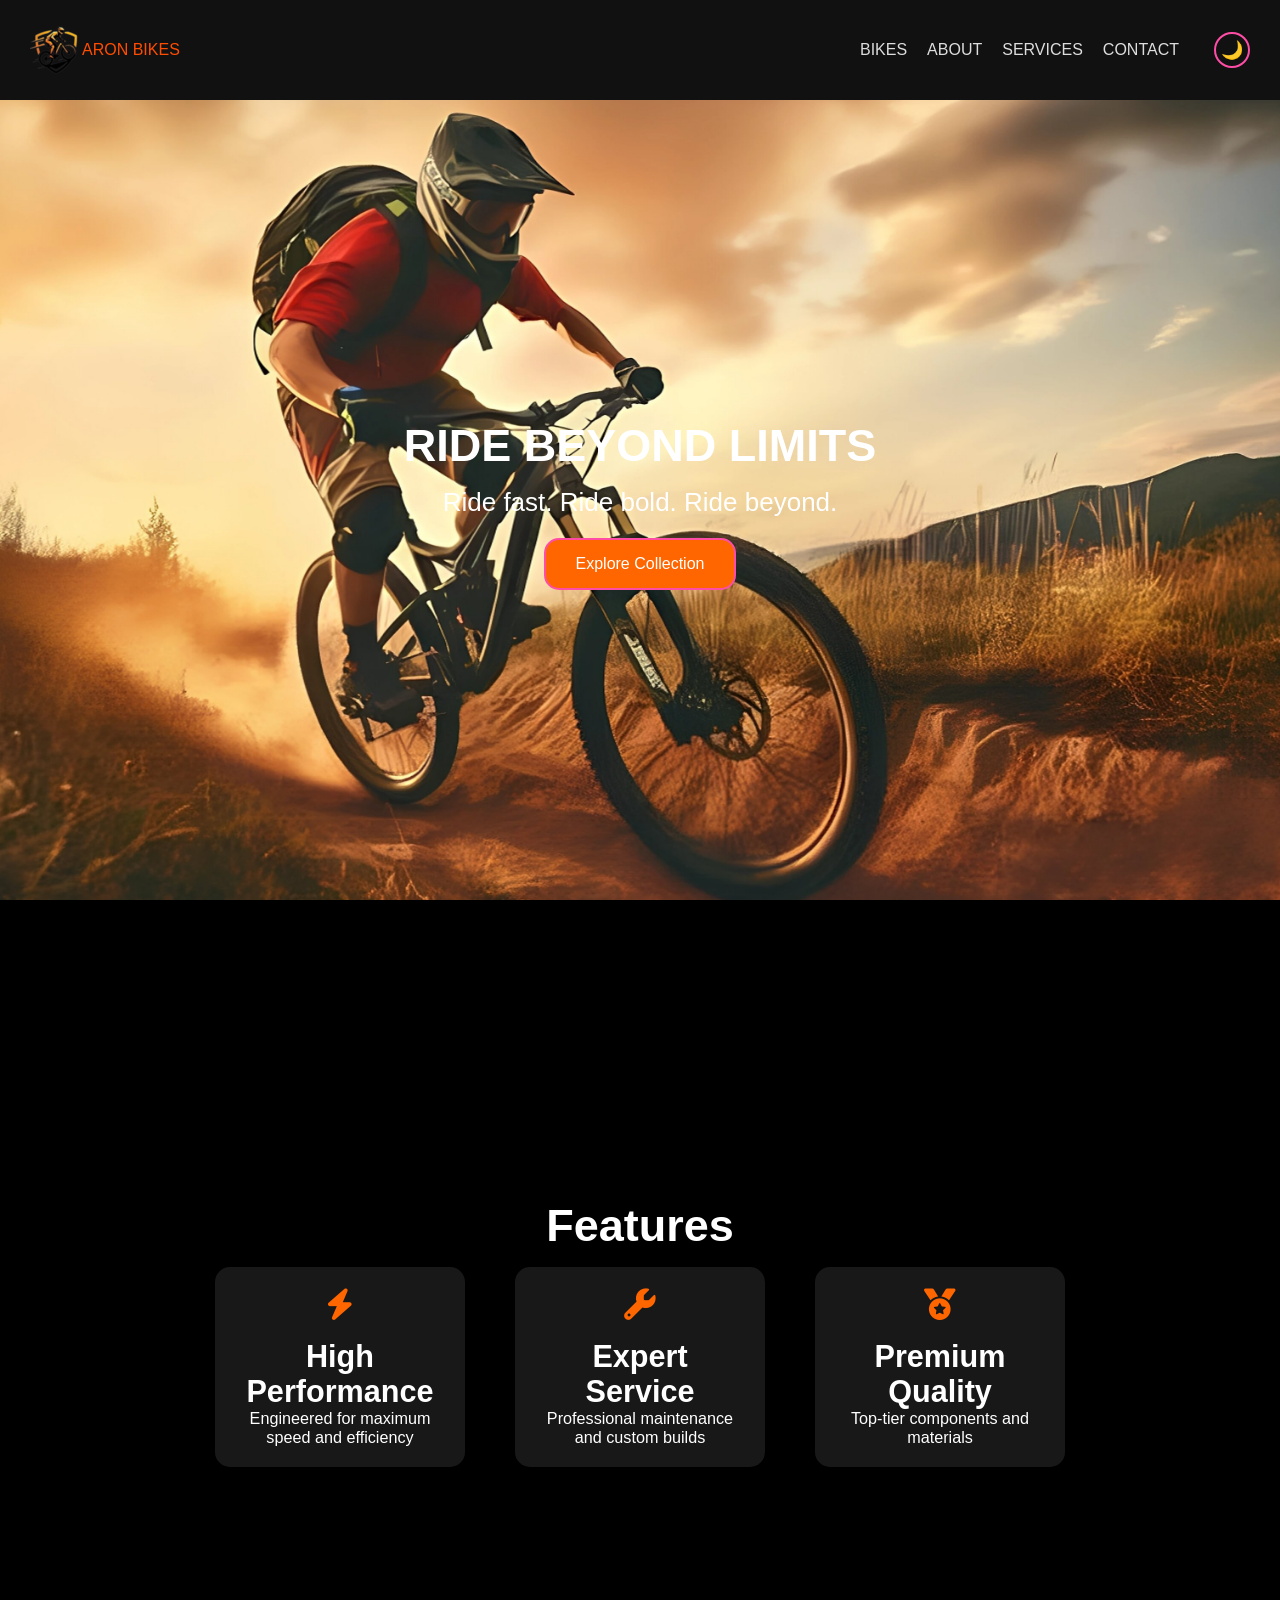
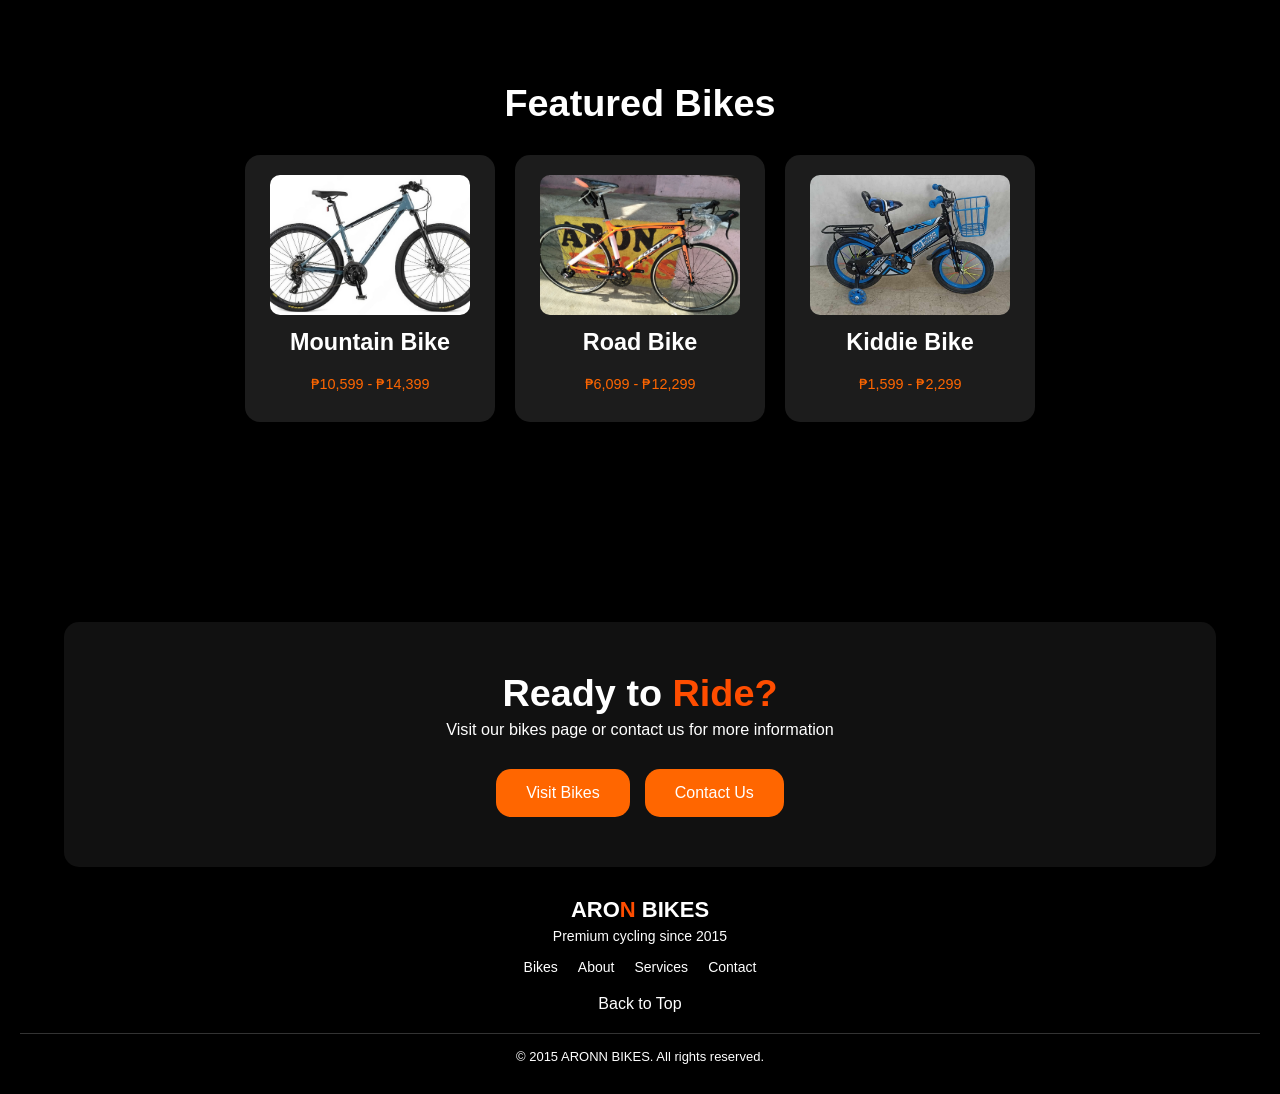
==== commit 82391b57: "Update index.html" ====
--- a/index.html
+++ b/index.html
@@ -5,14 +5,15 @@
     <meta name="viewport" content="width=device-width, initial-scale=1.0">
     <title>ARON BIKES</title>
     <link rel="stylesheet" href="style.css">
-    <link href="https://fonts.googleapis.com/css2?family=Oswald:wght@400;600;700&family=Inter:wght@300;400;600&display=swap" rel="stylesheet">
+    <link rel="stylesheet" href="https://cdnjs.cloudflare.com/ajax/libs/font-awesome/6.5.0/css/all.min.css">
     <script src="script.js" defer></script>
 </head>
 <body>
     <!-- Navigation Bar -->
     <nav class="navbar">
-        <a href="index.html" class="logo"><span class="highlight">ARON BIKES</span></a>
-        <button class="menu-toggle">☰</button>
+        <div class="nav-logo">
+        <a href="index.html" class="logo"><img class="aron-logo"src="images/logo.png" alt="aron bikes logo"><span class="highlight">ARON BIKES</span></a>
+        </div> 
         <button class="menu-toggle">☰</button>
         <ul class="nav-links">
             <li><a class="navborder" href="bikes.html">BIKES</a></li>
@@ -38,14 +39,23 @@
             <h1 class="feature-heading">Features</h1>
             <div class="features-container">
                 <div class="feature-card">
+                    <div class="feature-icon">
+                        <i class="fas fa-bolt"></i>
+                    </div>
                     <h3>High Performance</h3>
                     <p>Engineered for maximum speed and efficiency</p>
                 </div>
                 <div class="feature-card">
+                    <div class="feature-icon">
+                        <i class="fas fa-wrench"></i>
+                    </div>
                     <h3>Expert Service</h3>
                     <p>Professional maintenance and custom builds</p>
                 </div>
                 <div class="feature-card">
+                    <div class="feature-icon">
+                        <i class="fas fa-medal"></i>
+                    </div>
                     <h3>Premium Quality</h3>
                     <p>Top-tier components and materials</p>
                 </div>
@@ -56,21 +66,21 @@
         <section id="bikes">
             <div class="bike-features">
                 <h2 class="showcase-heading">Featured Bikes</h2>
-                <div class="bike-grid">
+                <div class="bike-flex">
                     <div class="bike-card">
-                        <div class="bike-img "></div>
-                        <h4>Road Master</h4>
-                        <p class="price">₱2,499</p>
+                        <img class="bike-img" src="images/mtb1.jpeg" alt="MTB">
+                        <h4>Mountain Bike</h4>
+                        <p class="price">₱10,599 - ₱14,399</p>
                     </div>
                     <div class="bike-card">
-                        <div class="bike-img"></div>
-                        <h4>Trail Blazer</h4>
-                        <p class="price">₱3,299</p>
+                        <img class="bike-img" src="images/rb1.jpg" alt="Road">
+                        <h4>Road Bike</h4>
+                        <p class="price">₱6,099 - ₱12,299</p>
                     </div>
                     <div class="bike-card">
-                        <div class="bike-img "></div>
-                        <h4>Urban Cruiser</h4>
-                        <p class="price">₱1,899</p>
+                        <img class="bike-img" src="images/kiddie1.jpg" alt="Kiddie">
+                        <h4>Kiddie Bike</h4>
+                        <p class="price">₱1,599 - ₱2,299</p>
                     </div>
                 </div>
             </div>
@@ -79,27 +89,34 @@
         <!-- CTA Section -->
         <section class="cta-section">
             <div class="cta-container">
-                <h2 class="cta-heading">Ready to <span class="highlight">Ride</span>?</h2>
-                <p class="cta-paragraph">Visit our bikes page or book a test ride today</p>
-                <a href="bikes.html" class="btn cta-btn glow-btn">Get Started</a>
+                <h2 class="cta-heading">Ready to <span class="highlight">Ride?</span></h2>
+                <p class="cta-paragraph">Visit our bikes page or contact us for more information</p>
+                <div class="cta-btns">
+                <a href="bikes.html" class="btn cta-btn">Visit Bikes</a>
+                <a href="contact.html" class="btn cta-btn">Contact Us</a>
+                </div>
             </div>
         </section>
-
-        <!-- Footer -->
-        <footer>
-            <div class="footer-container">
-                <div class="footer-brand">
-                    <h3 class="footer-heading">ARO<span class="highlight">N</span> BIKES</h3>
-                    <p class="footer-establish">Premium cycling since 2026</p>
-                    </div>
-                <div class="footer-links">
-                    <a href="#">Privacy</a>
-                    <a href="#">Terms</a>
-                    <a href="#">Support</a>
+    </div>
+    <!-- Footer -->
+    <footer>
+        <div class="footer-container">
+            <div class="footer-brand">
+                <h3 class="footer-heading">ARO<span class="highlight">N</span> BIKES</h3>
+                <p class="footer-establish">Premium cycling since 2015</p>
                 </div>
+            <div class="footer-links">
+                <a href="bikes.html">Bikes</a>
+                <a href="about.html">About</a>
+                <a href="services.html">Services</a>
+                <a href="contact.html">Contact</a>
             </div>
-            <p class="copyright ">&copy; 2026 ARONN BIKES. All rights reserved.</p>
-        </footer>
-    </div>
+            <div>
+                <a class="bottom-top-btn" href="#">Back to Top</a>
+            </div>
+            </div>
+            <p class="copyright ">&copy; 2015 ARONN BIKES. All rights reserved.</p>
+        </div>
+    </footer>
 </body>
 </html>
--- a/style.css
+++ b/style.css
@@ -8,6 +8,7 @@
 
 html {
     font-size: 62.5%;
+    scroll-behavior: smooth;
 }
 
 body {
@@ -55,6 +56,14 @@
 }
 
 /*---------- NAVIGATION BAR ----------*/
+.nav-logo {
+    display: flex;
+    align-items: center;
+}
+
+.aron-logo {
+    vertical-align: middle;
+}
 
 .navbar {
     height: 100px;
@@ -83,15 +92,15 @@
     gap: 20px;
 }
 
-.navborder {
-    border: 2px solid #cc5200;
-    padding: 5px 10px;
+.navborder:hover {
+    border-bottom: 2px solid #cc5200;
+    padding: 5px 0px;
 }
 
 /* ---------- HERO SECTION ----------*/
 
 .hero-container {
-    height: 90vh;
+    height: 100vh;
     width: 100vw;
     min-height: 300px;
     max-width: 100%;
@@ -107,7 +116,7 @@
 }
 
 .hero-img {
-    background-image: url("images/bike1.png");
+    background-image: url("images/herobike.jpg");
     background-size: cover;
     background-position: center center;
     background-repeat: no-repeat;
@@ -130,12 +139,11 @@
     font-size: 16px;
     padding: 15px 30px;
     background-color: #d15401cc;
-    color: #fff;
     border-radius: 15px;
 }
 
 .highlight {
-    color: #c13a00;
+    color: #ff4d00;
 }
 
 .hero-btn:visited, .hero-btn:link {
@@ -158,6 +166,13 @@
     border-radius: 15px;
 }
 
+.cta-btns {
+    display: flex;
+    align-items: center;
+    justify-content: center;
+    gap: 15px;
+}
+
 .cta-btn:visited, .cta-btn:link {
     color: #fff;
     background-color: #ff6600;
@@ -167,6 +182,7 @@
     color: #fff;
     background-color: #732e00;
     transform: scale(1.05);
+    transition: 0.3s;
 }
 
 .cta-heading {
@@ -194,7 +210,7 @@
     gap: 20px;
 }
 
-.features-card {
+.feature-card {
     display: inline-block;
     width: 250px;
     margin: 15px;
@@ -202,16 +218,53 @@
     background: #181818;
     border-radius: 15px;
     transition: 0.3s;
+    text-align: center;
+}
+
+.feature-icon {
+    font-size: 3.5rem;
+    color: #ff6600;
+    margin-bottom: 15px;
 }
 
 .bike-features {
     margin-bottom: 200px;
 }
 
+.bikes-container {
+    height: 1200px;
+    display: flex;
+    flex-direction: column;
+    align-items: center;
+    justify-items: center;
+    gap: 100px;
+}
+
 .bike-img {
-    max-width: 300px;
-    height: 300px;
-    width: 90%;
+    width: 100%;
+    height: 140px;
+    object-fit: cover;
+    border-radius: 10px;
+    margin-bottom: 10px;
+    max-width: 200px;
+}
+
+.bike-flex{
+    display: flex;
+    justify-content: center;
+    gap: 20px;
+}
+
+.bike-card {
+    background: #1c1c1c;
+    padding: 20px;
+    border-radius: 15px;
+    width: 250px;
+    text-align: center;
+}
+
+.bike-card:hover {
+    transform: scale(1.05);
 }
 
 .showcase-heading {
@@ -230,15 +283,16 @@
     max-width: 1200px;
     margin: auto;
     display: flex;
-    justify-content: space-between;
-    align-items: center;
-    flex-wrap: nowrap;
+    flex-direction: column;
+    align-items: center;
+    gap: 15px;
 }
 
 .footer-heading {
     font-size: 22px;
     margin: 0;
     font-weight: bold;
+    text-align: center;
 }
 
 .footer-establish {
@@ -249,6 +303,7 @@
 .footer-links {
     display: flex;
     gap: 20px;
+    justify-content: center;
 }
 
 .footer-links a {
@@ -266,7 +321,6 @@
     margin-top: 20px;
     font-size: 13px;
     border-top: 1px solid #333;
-    color: #fff;
     padding-top: 15px;
 }
 
@@ -298,48 +352,81 @@
     width: 100%;
 }
 
+.bottom-top-btn {
+    color: #fff;
+}
+
 /* NAVIGATION LINK STYLES (BIKES TO CONTACT) */
 
-img:hover{
-    transform: scale(1.50);
-}
-
-.bikes-container {
-    height: 1200px;
-    display: flex;
-    flex-direction: column;
-    align-items: center;
-    justify-items: center;
-    gap: 100px;
-}
-
-.bikeimage {
-    width: 400px;
-    height: 200px;
-    transition: 0.3s ease;
-}
-
-.bike-grid{
-    display: flex;
-    justify-content: center;
+.bike-heading {
+    padding: 40px 0 20px;
+}
+
+.bike-section {
+    margin-bottom: 60px;
+}
+
+.bike-category-heading {
+    font-size: 2.4rem;
+    color: #ff6600;
+    margin-bottom: 20px;
+    border-left: 4px solid #ff6600;
+    padding-left: 12px;
+}
+
+.bike-grid {
+    display: grid;
+    grid-template-columns: repeat(auto-fill, minmax(220px, 1fr));
     gap: 20px;
 }
 
 .bike-card {
     background: #1c1c1c;
-    padding: 20px;
     border-radius: 15px;
-    width: 250px;
+    overflow: hidden;
+    transition: 0.3s ease;
     text-align: center;
 }
 
 .bike-card:hover {
+    transform: scale(1.03);
+}
+
+.bikeimage {
+    width: 100%;
+    height: 140px;
+    border-radius: 15px;
+    object-fit: cover;
+}
+
+.bike-info {
+    padding: 15px;
+}
+
+.bike-info h4 {
+    margin-bottom: 5px;
+}
+
+.price {
+    color: #ff6600;
+    font-size: 1.6rem;
+    padding-top: 20px;
+    margin-bottom: 10px;
+}
+
+.bike-inquiry-btn {
+    display: inline-block;
+    font-size: 1.4rem;
+    padding: 8px 20px;
+    background-color: #ff6600;
+    color: #fff;
+    border-radius: 10px;
+    transition: 0.3s;
+}
+
+.bike-inquiry-btn:hover {
+    background-color: #cc5200;
     transform: scale(1.05);
-}
-
-.bikeimage {
-    max-width: 400px;
-    width: 90%;
 }
 
 .about-container {
@@ -351,7 +438,7 @@
     font-weight: 700;
     letter-spacing: 2px;
     line-height: 1.2;
-    margin: 10px 0px;
+    padding: 20px;
 }
 
 .about-description {
@@ -359,6 +446,45 @@
     line-height: 1.2;
 }
 
+.services-container {
+    padding: 60px 0;
+}
+
+.services-heading {
+    text-align: center;
+    margin-bottom: 10px;
+}
+
+.services-subheading {
+    text-align: center;
+    color: #aaa;
+    margin-bottom: 40px;
+}
+
+.services-grid {
+    display: grid;
+    grid-template-columns: repeat(3, 1fr);
+    gap: 20px;
+}
+
+.service-card {
+    background: #1c1c1c;
+    border-radius: 15px;
+    padding: 30px 20px;
+    text-align: center;
+    transition: 0.3s;
+}
+
+.service-card:hover {
+    transform: scale(1.03);
+}
+
+.service-icon {
+    font-size: 3rem;
+    color: #ff6600;
+    margin-bottom: 15px;
+}
+
 .contact-container {
     padding-top: 70px;
     height: 90vh;
@@ -367,7 +493,7 @@
 .contact-heading {    
     font-weight: 700;
     font-size: 30px;
-    margin-bottom: 70px;
+    margin-bottom: 30px;
 }
 
 .contacts {
@@ -432,7 +558,7 @@
     display: none;
     }
 
-    .nav-links .active {
+    .nav-links.active {
     display: flex;
     }
 
@@ -448,6 +574,19 @@
     }
 
 }
+
+@media (max-width: 768px) {
+    .services-grid {
+        grid-template-columns: repeat(2, 1fr);
+    }
+}
+
+@media (max-width: 490px) {
+    .services-grid {
+        grid-template-columns: 1fr;
+    }
+}
+
 
 /* PHONE SCREEN */
 @media (max-width: 490px) {     
@@ -464,7 +603,7 @@
     }
 
     .menu-toggle{
-        color: #000;
+        display: block;
     }
 
     .nav-links {
@@ -472,10 +611,9 @@
     top: 100px;
     right: 0;
     width: 100%;
-    background-color: #111;
+    background: #111;
     flex-direction: column;
     align-items: center;
-    color: #fff;
     gap: 20px;
     padding: 20px 0;
     display: none;
@@ -565,28 +703,23 @@
 
 /* NAVBAR */
 body.dark-mode .navbar {
-    background: #f5f5f5;
-}
-
-/* DROP-DOWN MENU */
-body.dark-mode .nav-links.active {
-    background-color: #fff;
-}
-
- body.dark-mode .menu-toggle{
-    color: #000;
- }
-
+    background-color: #f5f5f5;
+}
 
 /* CARDS */
 body.dark-mode .bike-card {
-    background: #eaeaea;
+    background-color: #eaeaea;
+    color: #000;
+}
+
+body.dark-mode .feature-card {
+    background-color: #eaeaea;
     color: #000;
 }
 
 /* CTA SECTION */
 body.dark-mode .cta-section {
-    background: #f5f5f5;
+    background-color: #f5f5f5;
 }
 
 /* LINKS */
@@ -596,6 +729,6 @@
 
 /* FOOTER */
 body.dark-mode footer {
-    background: #ddd;
+    background-color: #ddd;
     color: #000;
 }
